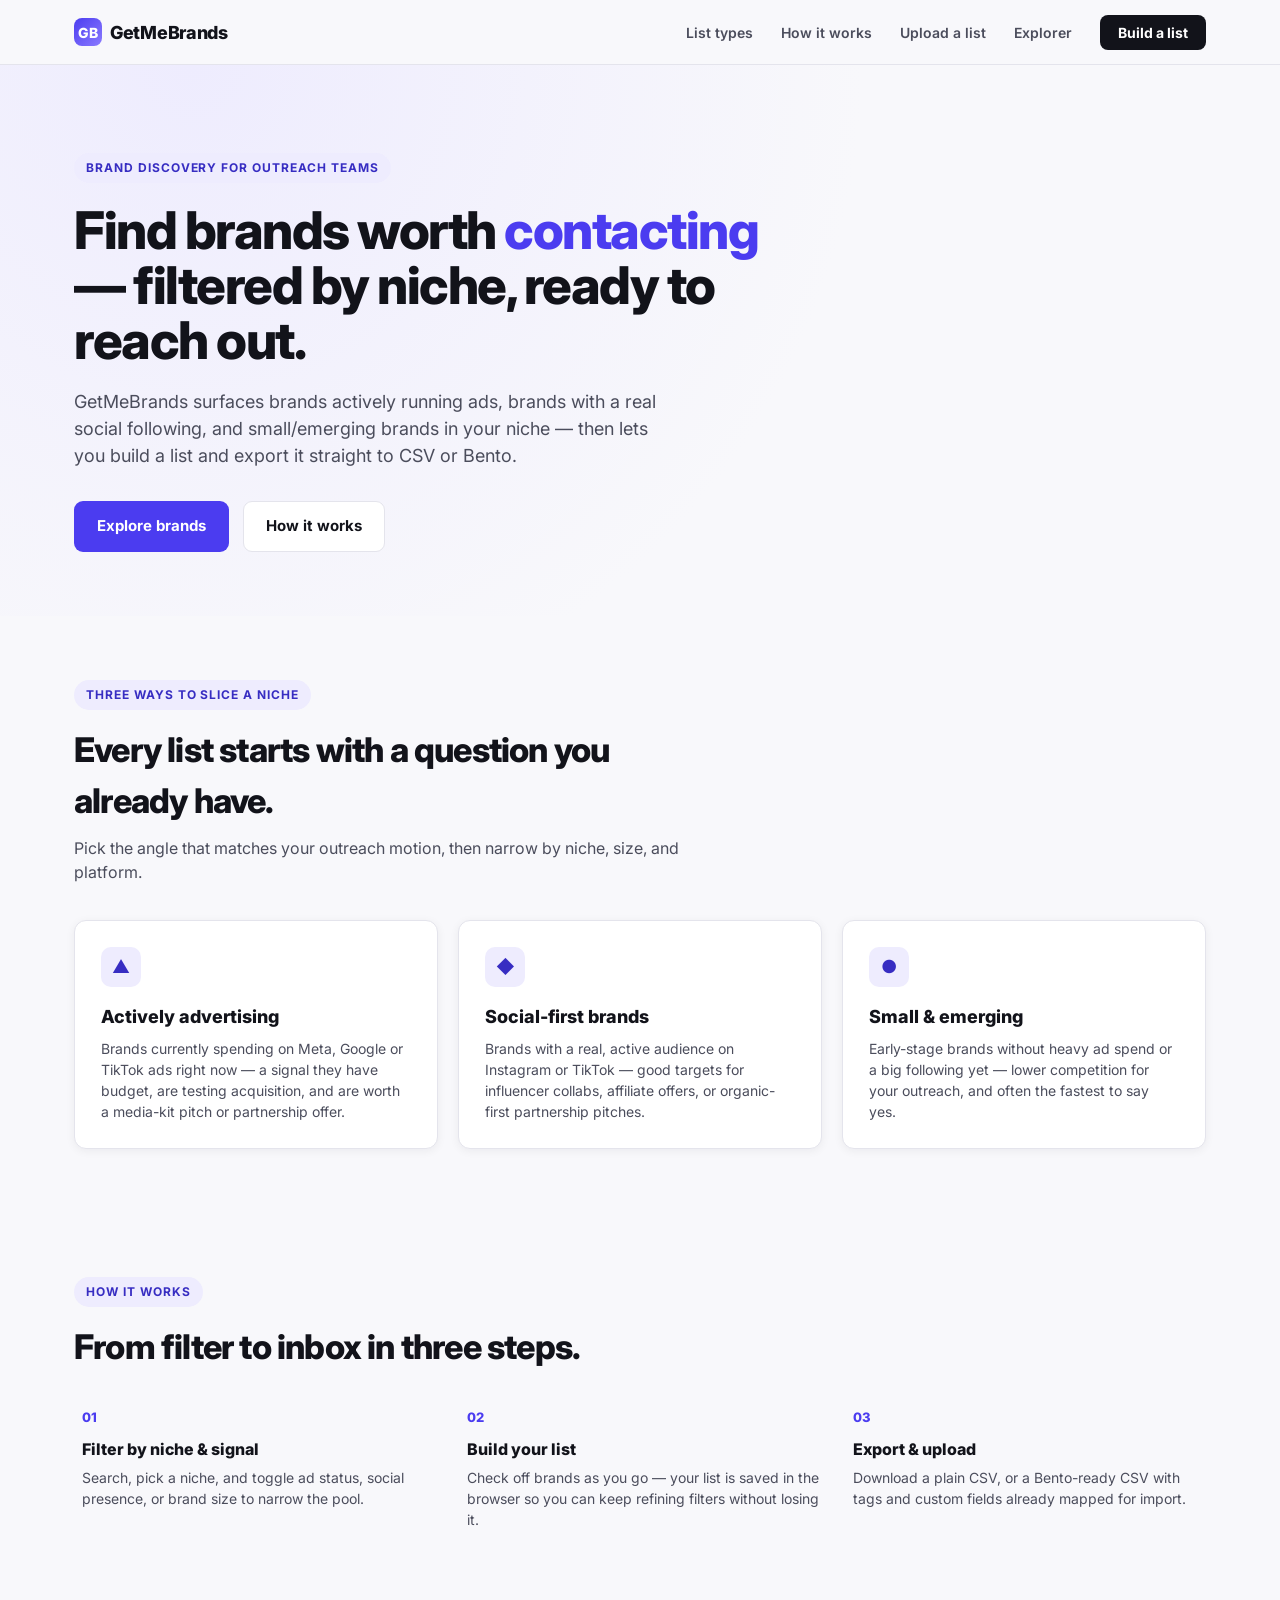
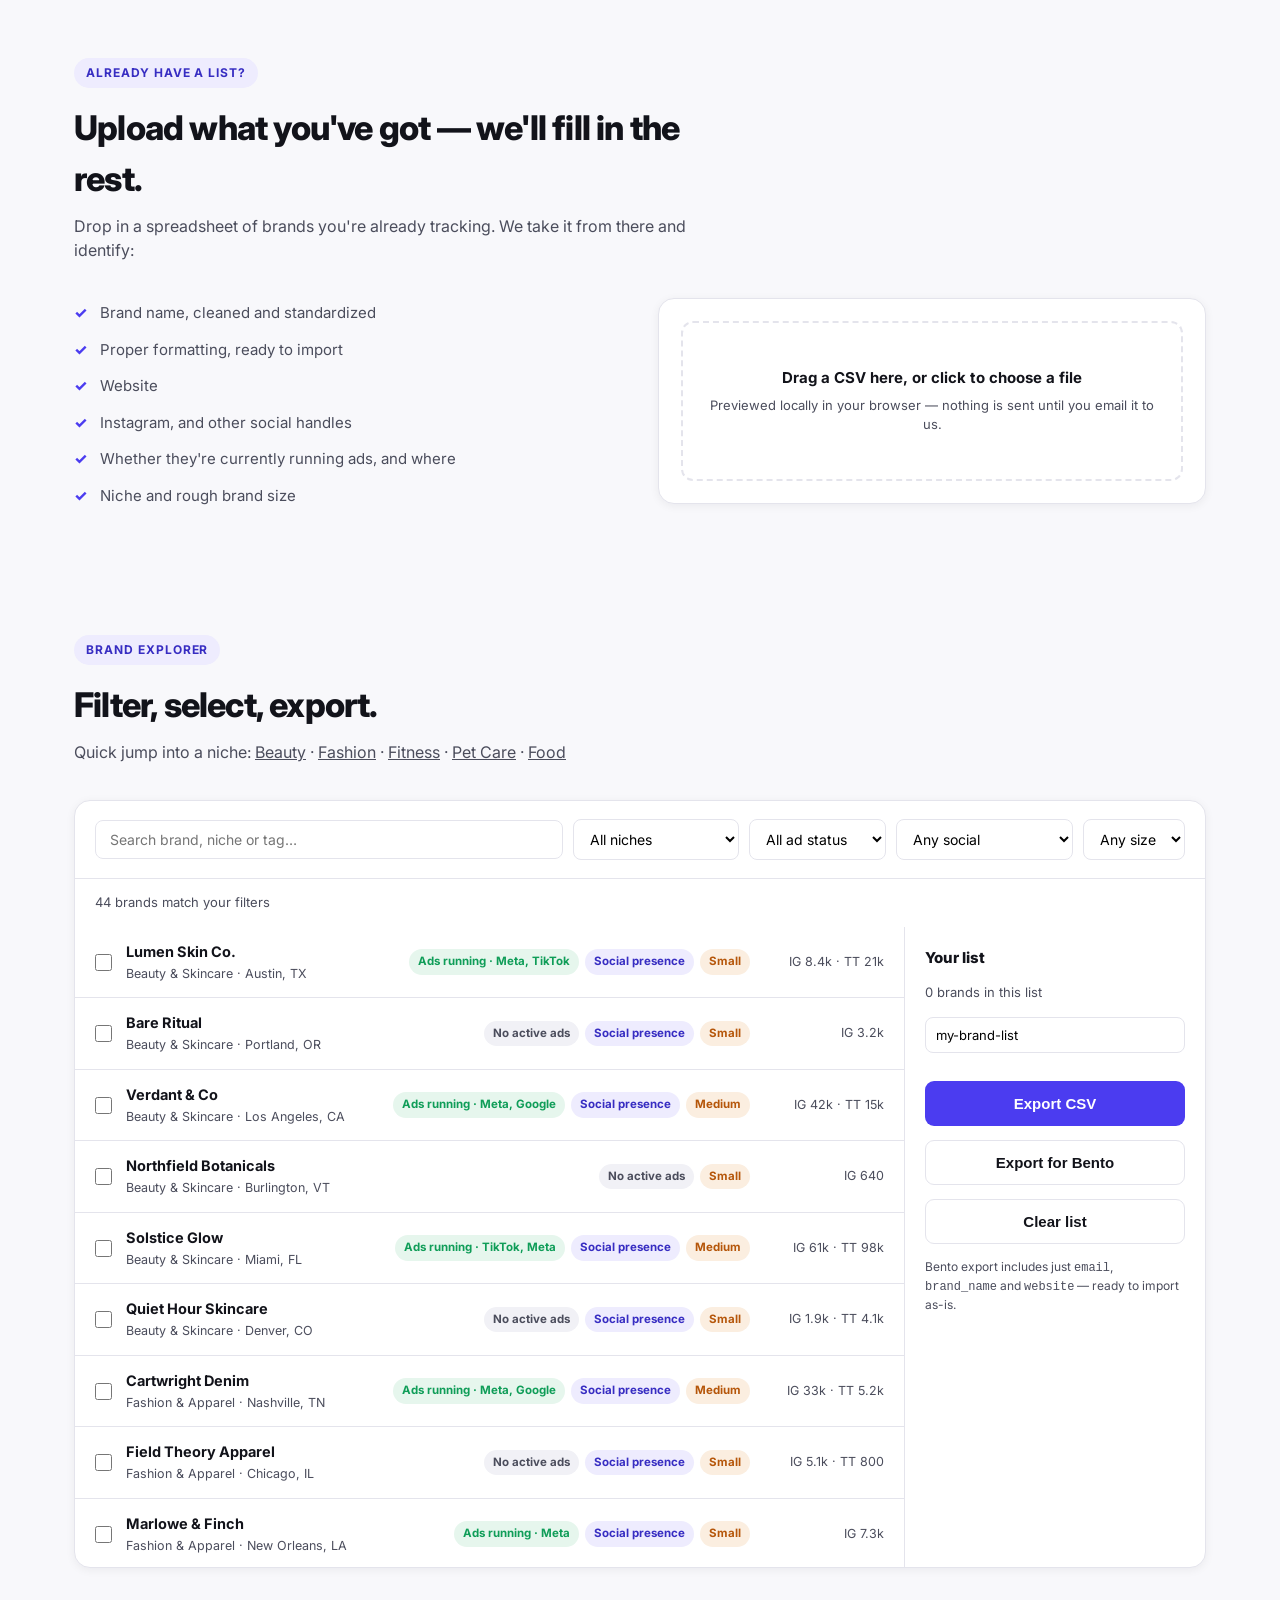
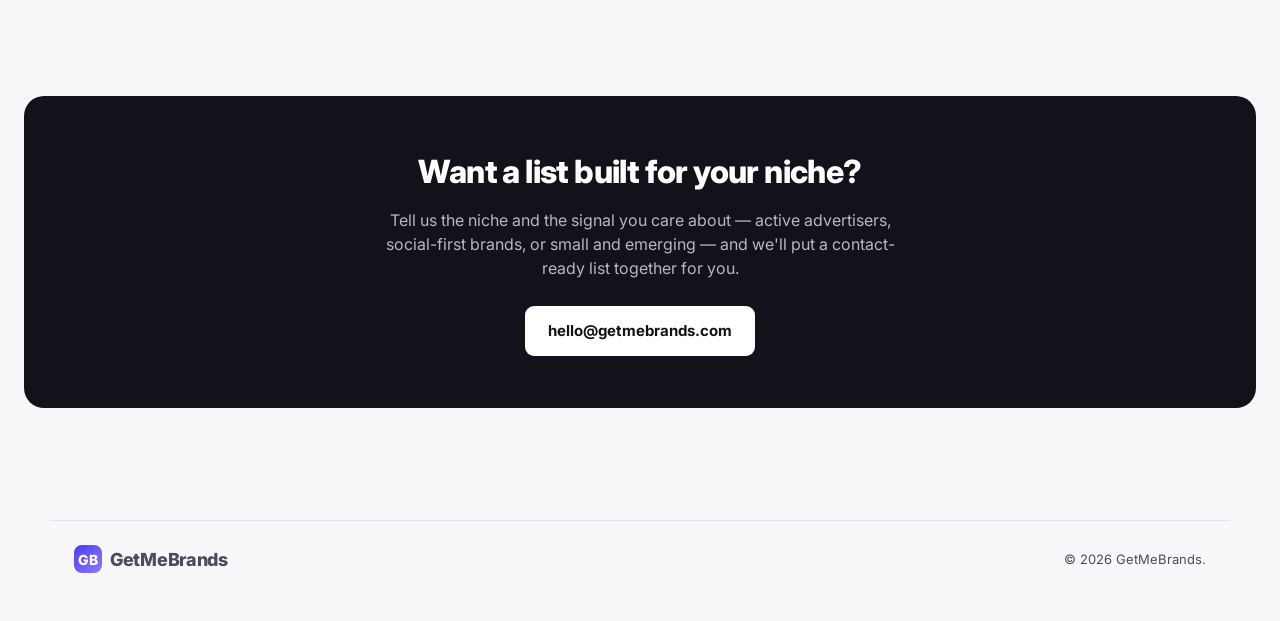
==== index.html @ 4bd86ae9 "Clean up explorer UX, add upload/enrich section, and social-share preview - Fix brand row layout: fo" ====
<!DOCTYPE html>
<html lang="en">
<head>
<meta charset="UTF-8">
<meta name="viewport" content="width=device-width, initial-scale=1.0">
<title>GetMeBrands — Contact-ready brand lists, by niche</title>
<meta name="description" content="Find brands that are actively running ads, brands with a real social presence, and small/emerging brands — filter by niche, build a list, export to CSV or Bento.">

<meta property="og:type" content="website">
<meta property="og:url" content="https://getmebrands.com/">
<meta property="og:title" content="GetMeBrands — Contact-ready brand lists, by niche">
<meta property="og:description" content="Find brands actively running ads, brands with a real social presence, and small/emerging brands — filter by niche, build a list, export to CSV or Bento.">
<meta property="og:image" content="https://getmebrands.com/assets/img/og-image.png">
<meta property="og:image:width" content="1200">
<meta property="og:image:height" content="630">

<meta name="twitter:card" content="summary_large_image">
<meta name="twitter:title" content="GetMeBrands — Contact-ready brand lists, by niche">
<meta name="twitter:description" content="Find brands actively running ads, brands with a real social presence, and small/emerging brands — filter by niche, build a list, export to CSV or Bento.">
<meta name="twitter:image" content="https://getmebrands.com/assets/img/og-image.png">

<link rel="icon" href="data:image/svg+xml,%3Csvg xmlns='http://www.w3.org/2000/svg' viewBox='0 0 32 32'%3E%3Cdefs%3E%3ClinearGradient id='g' x1='0' y1='0' x2='1' y2='1'%3E%3Cstop offset='0' stop-color='%234b3cf0'/%3E%3Cstop offset='1' stop-color='%238b7bff'/%3E%3C/linearGradient%3E%3C/defs%3E%3Crect width='32' height='32' rx='8' fill='url(%23g)'/%3E%3Ctext x='16' y='22' font-family='Arial,sans-serif' font-size='14' font-weight='800' fill='white' text-anchor='middle'%3EGB%3C/text%3E%3C/svg%3E">
<link rel="preconnect" href="https://fonts.googleapis.com">
<link href="https://fonts.googleapis.com/css2?family=Inter:wght@400;500;600;700;800&display=swap" rel="stylesheet">
<link rel="stylesheet" href="assets/css/style.css">
</head>
<body>

<header class="nav">
  <div class="wrap nav-inner">
    <a href="#top" class="logo"><span class="mark">GB</span> GetMeBrands</a>
    <ul class="nav-links">
      <li><a href="#lists">List types</a></li>
      <li><a href="#how">How it works</a></li>
      <li><a href="#upload">Upload a list</a></li>
      <li><a href="#explorer">Explorer</a></li>
      <li><a href="#explorer" class="nav-cta">Build a list</a></li>
    </ul>
  </div>
</header>

<section class="hero" id="top">
  <div class="wrap">
    <span class="eyebrow">Brand discovery for outreach teams</span>
    <h1>Find brands worth <span class="accent">contacting</span> — filtered by niche, ready to reach out.</h1>
    <p class="lede">GetMeBrands surfaces brands actively running ads, brands with a real social following, and small/emerging brands in your niche — then lets you build a list and export it straight to CSV or Bento.</p>
    <div class="hero-actions">
      <a href="#explorer" class="btn btn-primary">Explore brands</a>
      <a href="#how" class="btn btn-ghost">How it works</a>
    </div>
  </div>
</section>

<section class="section" id="lists">
  <div class="wrap">
    <div class="section-head">
      <span class="eyebrow">Three ways to slice a niche</span>
      <h2>Every list starts with a question you already have.</h2>
      <p>Pick the angle that matches your outreach motion, then narrow by niche, size, and platform.</p>
    </div>
    <div class="card-grid">
      <div class="list-card">
        <div class="icon">▲</div>
        <h3>Actively advertising</h3>
        <p>Brands currently spending on Meta, Google or TikTok ads right now — a signal they have budget, are testing acquisition, and are worth a media-kit pitch or partnership offer.</p>
      </div>
      <div class="list-card">
        <div class="icon">◆</div>
        <h3>Social-first brands</h3>
        <p>Brands with a real, active audience on Instagram or TikTok — good targets for influencer collabs, affiliate offers, or organic-first partnership pitches.</p>
      </div>
      <div class="list-card">
        <div class="icon">●</div>
        <h3>Small &amp; emerging</h3>
        <p>Early-stage brands without heavy ad spend or a big following yet — lower competition for your outreach, and often the fastest to say yes.</p>
      </div>
    </div>
  </div>
</section>

<section class="section" id="how">
  <div class="wrap">
    <div class="section-head">
      <span class="eyebrow">How it works</span>
      <h2>From filter to inbox in three steps.</h2>
    </div>
    <div class="steps">
      <div class="step">
        <div class="num">01</div>
        <h4>Filter by niche &amp; signal</h4>
        <p>Search, pick a niche, and toggle ad status, social presence, or brand size to narrow the pool.</p>
      </div>
      <div class="step">
        <div class="num">02</div>
        <h4>Build your list</h4>
        <p>Check off brands as you go — your list is saved in the browser so you can keep refining filters without losing it.</p>
      </div>
      <div class="step">
        <div class="num">03</div>
        <h4>Export &amp; upload</h4>
        <p>Download a plain CSV, or a Bento-ready CSV with tags and custom fields already mapped for import.</p>
      </div>
    </div>
  </div>
</section>

<section class="section" id="upload">
  <div class="wrap">
    <div class="section-head">
      <span class="eyebrow">Already have a list?</span>
      <h2>Upload what you've got — we'll fill in the rest.</h2>
      <p>Drop in a spreadsheet of brands you're already tracking. We take it from there and identify:</p>
    </div>
    <div class="upload-layout">
      <ul class="enrich-list">
        <li>Brand name, cleaned and standardized</li>
        <li>Proper formatting, ready to import</li>
        <li>Website</li>
        <li>Instagram, and other social handles</li>
        <li>Whether they're currently running ads, and where</li>
        <li>Niche and rough brand size</li>
      </ul>
      <div class="upload-box">
        <div class="dropzone" id="dropzone" tabindex="0" role="button" aria-label="Upload a CSV of brands">
          <input type="file" id="fileInput" accept=".csv" hidden />
          <p class="dz-title">Drag a CSV here, or click to choose a file</p>
          <p class="dz-sub">Previewed locally in your browser — nothing is sent until you email it to us.</p>
        </div>
        <div class="upload-preview" id="uploadPreview" hidden>
          <div class="upload-preview-head">
            <span id="uploadSummary"></span>
            <button type="button" class="btn btn-ghost" id="uploadReset">Start over</button>
          </div>
          <div class="preview-table-wrap">
            <table class="preview-table" id="previewTable"></table>
          </div>
          <a class="btn btn-primary" id="emailListBtn" href="#">Email this list to us</a>
        </div>
      </div>
    </div>
  </div>
</section>

<section class="section" id="explorer">
  <div class="wrap">
    <div class="section-head">
      <span class="eyebrow">Brand explorer</span>
      <h2>Filter, select, export.</h2>
      <p>Quick jump into a niche:
        <a href="#explorer" data-niche-quick="Beauty &amp; Skincare">Beauty</a> ·
        <a href="#explorer" data-niche-quick="Fashion &amp; Apparel">Fashion</a> ·
        <a href="#explorer" data-niche-quick="Fitness &amp; Wellness">Fitness</a> ·
        <a href="#explorer" data-niche-quick="Pet Care">Pet Care</a> ·
        <a href="#explorer" data-niche-quick="Food &amp; Beverage">Food</a>
      </p>
    </div>

    <div class="explorer">
      <div class="explorer-toolbar">
        <input type="search" id="search" placeholder="Search brand, niche or tag…" />
        <select id="nicheSelect">
          <option value="all">All niches</option>
        </select>
        <select id="adStatusSelect">
          <option value="all">All ad status</option>
          <option value="Running">Running ads</option>
          <option value="Not running">No active ads</option>
        </select>
        <select id="socialSelect">
          <option value="all">Any social</option>
          <option value="yes">Has social presence</option>
        </select>
        <select id="sizeSelect">
          <option value="all">Any size</option>
          <option value="Small">Small</option>
          <option value="Medium">Medium</option>
        </select>
      </div>
      <div class="result-count" id="resultCount"></div>
      <div class="explorer-body">
        <div class="brand-list" id="brandList"></div>
        <div class="list-builder">
          <h3>Your list</h3>
          <div class="count" id="selectedCount">0 brands in this list</div>
          <input type="text" class="niche-select" id="listNameInput" placeholder="List name (e.g. beauty-ad-spenders)" value="my-brand-list">
          <div class="selected-scroll" id="selectedScroll"></div>
          <button type="button" class="btn btn-primary" id="exportCsv" disabled>Export CSV</button>
          <button type="button" class="btn btn-ghost" id="exportBento" disabled>Export for Bento</button>
          <button type="button" class="btn btn-ghost" id="clearList" disabled>Clear list</button>
          <p class="helper-text">Bento export includes just <code>email</code>, <code>brand_name</code> and <code>website</code> — ready to import as-is.</p>
        </div>
      </div>
    </div>
  </div>
</section>

<section class="section">
  <div class="cta-band" id="contact">
    <h2>Want a list built for your niche?</h2>
    <p>Tell us the niche and the signal you care about — active advertisers, social-first brands, or small and emerging — and we'll put a contact-ready list together for you.</p>
    <a href="mailto:hello@getmebrands.com" class="btn btn-primary">hello@getmebrands.com</a>
  </div>
</section>

<footer>
  <div class="wrap foot-inner">
    <a href="#top" class="logo"><span class="mark">GB</span> GetMeBrands</a>
    <span>© 2026 GetMeBrands.</span>
  </div>
</footer>

<script src="assets/js/data.js"></script>
<script src="assets/js/app.js"></script>
</body>
</html>
---- assets/css/style.css ----
*{margin:0;padding:0;box-sizing:border-box}
:root{
  --ink:#12131a;
  --ink-soft:#4b4d5c;
  --paper:#f8f8fb;
  --paper-raised:#ffffff;
  --line:#e4e4ec;
  --brand:#4b3cf0;
  --brand-dark:#372dc2;
  --brand-tint:#eeecfe;
  --good:#0f9d58;
  --good-tint:#e6f6ed;
  --warn:#b5560a;
  --warn-tint:#fbeee0;
  --radius:12px;
  --shadow:0 2px 10px rgba(18,19,26,.06);
}
html{scroll-behavior:smooth}
body{font-family:'Inter',system-ui,-apple-system,Segoe UI,Roboto,sans-serif;color:var(--ink);background:var(--paper);line-height:1.5}
a{color:inherit}
img{max-width:100%;display:block}
.wrap{max-width:1180px;margin:0 auto;padding:0 24px}

/* Nav */
header.nav{position:sticky;top:0;z-index:100;background:rgba(248,248,251,.92);backdrop-filter:blur(10px);border-bottom:1px solid var(--line)}
.nav-inner{display:flex;align-items:center;justify-content:space-between;height:64px}
.logo{display:flex;align-items:center;gap:8px;font-weight:800;font-size:18px;letter-spacing:-.3px;text-decoration:none}
.logo .mark{width:28px;height:28px;border-radius:8px;background:linear-gradient(135deg,var(--brand),#8b7bff);display:flex;align-items:center;justify-content:center;color:#fff;font-size:14px;font-weight:800}
.nav-links{display:flex;align-items:center;gap:28px;list-style:none}
.nav-links a{text-decoration:none;font-size:14px;font-weight:600;color:var(--ink-soft)}
.nav-links a:hover{color:var(--ink)}
.nav-cta{background:var(--ink);color:#fff!important;padding:9px 18px;border-radius:8px;font-weight:700!important}

/* Hero */
.hero{padding:88px 0 64px;background:radial-gradient(circle at 15% 0%,var(--brand-tint),transparent 55%)}
.eyebrow{display:inline-block;font-size:12px;font-weight:700;letter-spacing:.08em;text-transform:uppercase;color:var(--brand-dark);background:var(--brand-tint);padding:6px 12px;border-radius:999px;margin-bottom:20px}
.hero h1{font-size:clamp(32px,5vw,52px);font-weight:800;letter-spacing:-1.5px;line-height:1.06;max-width:720px}
.hero h1 .accent{color:var(--brand)}
.hero p.lede{margin-top:20px;font-size:18px;color:var(--ink-soft);max-width:600px}
.hero-actions{display:flex;gap:14px;margin-top:32px;flex-wrap:wrap}
.btn{display:inline-flex;align-items:center;gap:8px;padding:13px 22px;border-radius:9px;font-weight:700;font-size:15px;text-decoration:none;border:1px solid transparent;cursor:pointer}
.btn-primary{background:var(--brand);color:#fff}
.btn-primary:hover{background:var(--brand-dark)}
.btn-ghost{background:#fff;color:var(--ink);border-color:var(--line)}
.btn-ghost:hover{border-color:var(--ink)}

/* List type cards */
.section{padding:64px 0}
.section-head{max-width:640px;margin-bottom:36px}
.section-head .eyebrow{margin-bottom:14px}
.section-head h2{font-size:clamp(24px,3.4vw,34px);font-weight:800;letter-spacing:-.8px}
.section-head p{color:var(--ink-soft);margin-top:10px;font-size:16px}
.card-grid{display:grid;grid-template-columns:repeat(3,1fr);gap:20px}
.list-card{background:var(--paper-raised);border:1px solid var(--line);border-radius:var(--radius);padding:26px;box-shadow:var(--shadow)}
.list-card .icon{width:40px;height:40px;border-radius:10px;background:var(--brand-tint);color:var(--brand-dark);display:flex;align-items:center;justify-content:center;font-size:18px;margin-bottom:16px}
.list-card h3{font-size:18px;font-weight:800;margin-bottom:8px}
.list-card p{font-size:14px;color:var(--ink-soft)}

/* Explorer */
.explorer{background:var(--paper-raised);border:1px solid var(--line);border-radius:16px;box-shadow:var(--shadow);overflow:hidden}
.explorer-toolbar{display:flex;flex-wrap:wrap;gap:10px;padding:18px 20px;border-bottom:1px solid var(--line);align-items:center}
.explorer-toolbar input[type=search]{flex:1 1 200px;padding:10px 14px;border:1px solid var(--line);border-radius:8px;font-size:14px;font-family:inherit}
.explorer-toolbar select{padding:10px 12px;border:1px solid var(--line);border-radius:8px;font-size:14px;font-family:inherit;background:#fff}
.result-count{font-size:13px;color:var(--ink-soft);padding:0 20px;margin:14px 0}

.explorer-body{display:grid;grid-template-columns:1fr 300px}
.brand-list{max-height:640px;overflow-y:auto;border-right:1px solid var(--line)}
.brand-row{display:grid;grid-template-columns:auto 1fr auto 120px;gap:14px;align-items:center;padding:14px 20px;border-bottom:1px solid var(--line)}
.brand-row:last-child{border-bottom:none}
.brand-row input[type=checkbox]{width:17px;height:17px;accent-color:var(--brand);cursor:pointer}
.brand-name{font-weight:700;font-size:14.5px}
.brand-meta{font-size:12.5px;color:var(--ink-soft);margin-top:2px}
.brand-tags{display:flex;flex-wrap:wrap;gap:6px;justify-content:flex-end}
.tag{display:inline-flex;align-items:center;gap:5px;font-size:11.5px;font-weight:700;padding:4px 9px;border-radius:999px;white-space:nowrap}
.tag-running{background:var(--good-tint);color:var(--good)}
.tag-notrunning{background:#f1f1f6;color:var(--ink-soft)}
.tag-social{background:var(--brand-tint);color:var(--brand-dark)}
.tag-size{background:var(--warn-tint);color:var(--warn)}
.brand-social{font-size:12.5px;color:var(--ink-soft);text-align:right;white-space:nowrap}
.empty-state{padding:60px 20px;text-align:center;color:var(--ink-soft);font-size:14px}

/* List builder sidebar */
.list-builder{padding:20px;display:flex;flex-direction:column;gap:14px}
.list-builder h3{font-size:15px;font-weight:800}
.list-builder .count{font-size:13px;color:var(--ink-soft)}
.selected-scroll{max-height:280px;overflow-y:auto;display:flex;flex-direction:column;gap:8px}
.selected-item{display:flex;align-items:center;justify-content:space-between;gap:8px;background:var(--paper);border:1px solid var(--line);border-radius:8px;padding:8px 10px;font-size:13px}
.selected-item button{border:none;background:none;color:var(--ink-soft);cursor:pointer;font-size:16px;line-height:1}
.selected-item button:hover{color:var(--warn)}
.list-builder .btn{width:100%;justify-content:center}
.niche-select{width:100%;padding:9px 10px;border:1px solid var(--line);border-radius:8px;font-family:inherit;font-size:13px}
.helper-text{font-size:12px;color:var(--ink-soft);line-height:1.5}

/* Upload & enrich */
.upload-layout{display:grid;grid-template-columns:1fr 1fr;gap:36px;align-items:start}
.enrich-list{list-style:none;display:flex;flex-direction:column;gap:14px;padding-top:4px}
.enrich-list li{position:relative;padding-left:26px;font-size:15px;color:var(--ink-soft)}
.enrich-list li::before{content:"✓";position:absolute;left:0;top:0;color:var(--brand);font-weight:800}
.upload-box{background:var(--paper-raised);border:1px solid var(--line);border-radius:16px;box-shadow:var(--shadow);padding:22px}
.dropzone{border:2px dashed var(--line);border-radius:12px;padding:44px 20px;text-align:center;cursor:pointer;transition:border-color .15s,background .15s}
.dropzone:hover,.dropzone.dragover{border-color:var(--brand);background:var(--brand-tint)}
.dz-title{font-weight:700;font-size:15px;margin-bottom:6px}
.dz-sub{font-size:13px;color:var(--ink-soft)}
.upload-preview-head{display:flex;align-items:center;justify-content:space-between;gap:12px;margin-bottom:12px;font-size:13px;color:var(--ink-soft)}
.preview-table-wrap{overflow-x:auto;border:1px solid var(--line);border-radius:8px;margin-bottom:16px}
.preview-table{width:100%;border-collapse:collapse;font-size:13px}
.preview-table th,.preview-table td{padding:8px 10px;border-bottom:1px solid var(--line);text-align:left;white-space:nowrap}
.preview-table th{background:var(--paper);font-weight:700}
.preview-table tr:last-child td{border-bottom:none}
.preview-table td.pending{color:var(--warn);font-style:italic}

/* How it works */
.steps{counter-reset:step;display:grid;grid-template-columns:repeat(3,1fr);gap:24px}
.step{position:relative;padding-left:8px}
.step .num{font-size:13px;font-weight:800;color:var(--brand);margin-bottom:10px}
.step h4{font-size:16px;font-weight:800;margin-bottom:6px}
.step p{font-size:14px;color:var(--ink-soft)}

/* CTA band */
.cta-band{background:var(--ink);color:#fff;border-radius:20px;padding:52px;text-align:center;margin:0 24px}
.cta-band h2{font-size:clamp(22px,3vw,32px);font-weight:800;letter-spacing:-.6px;margin-bottom:12px}
.cta-band p{color:rgba(255,255,255,.7);max-width:520px;margin:0 auto 26px}
.cta-band .btn-primary{background:#fff;color:var(--ink)}
.cta-band .btn-primary:hover{background:#e9e9f2}

footer{padding:48px 0;color:var(--ink-soft);font-size:13px}
footer .foot-inner{display:flex;justify-content:space-between;align-items:center;flex-wrap:wrap;gap:14px;border-top:1px solid var(--line);padding-top:24px}

@media(max-width:900px){
  .card-grid{grid-template-columns:1fr}
  .upload-layout{grid-template-columns:1fr}
  .explorer-body{grid-template-columns:1fr}
  .brand-list{border-right:none;border-bottom:1px solid var(--line)}
  .steps{grid-template-columns:1fr}
  .brand-row{grid-template-columns:auto 1fr;row-gap:8px}
  .brand-row .brand-tags{grid-column:2;justify-content:flex-start}
  .brand-row .brand-social{grid-column:2;text-align:left}
  .nav-links{display:none}
}
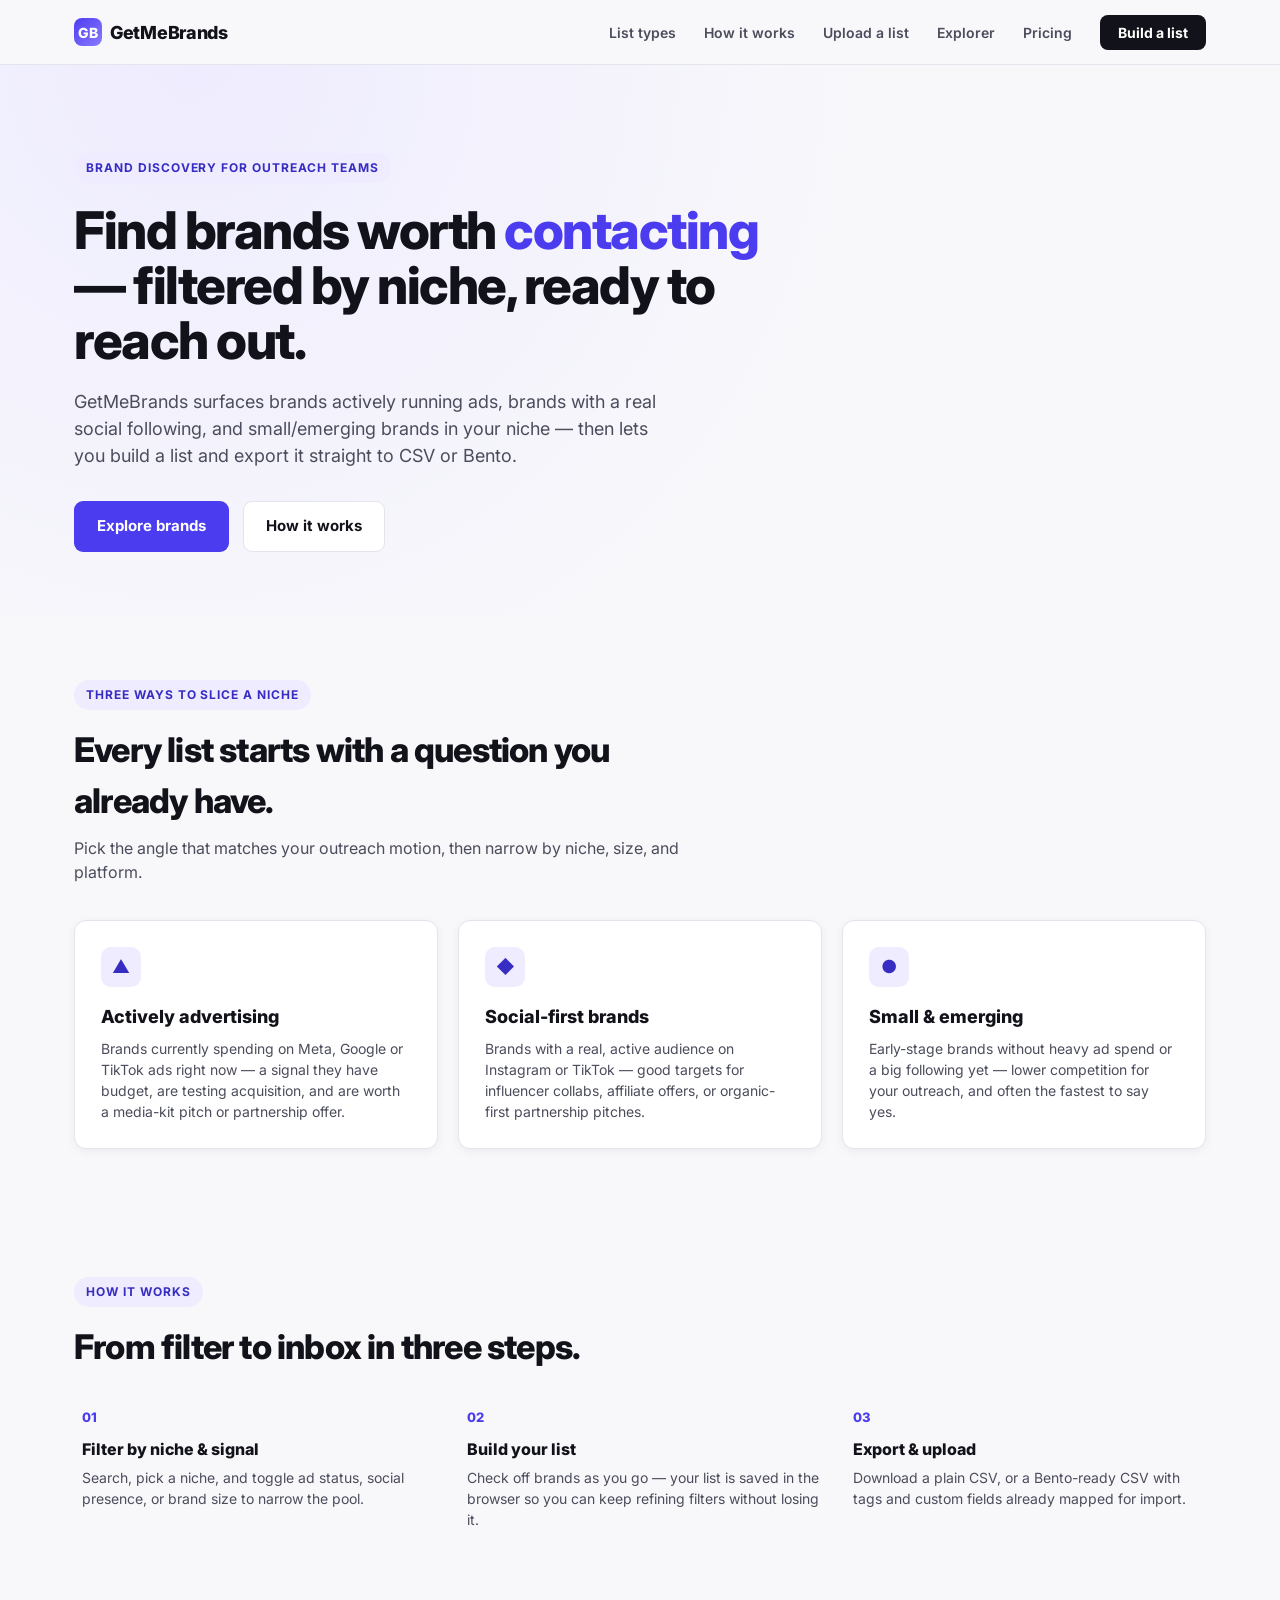
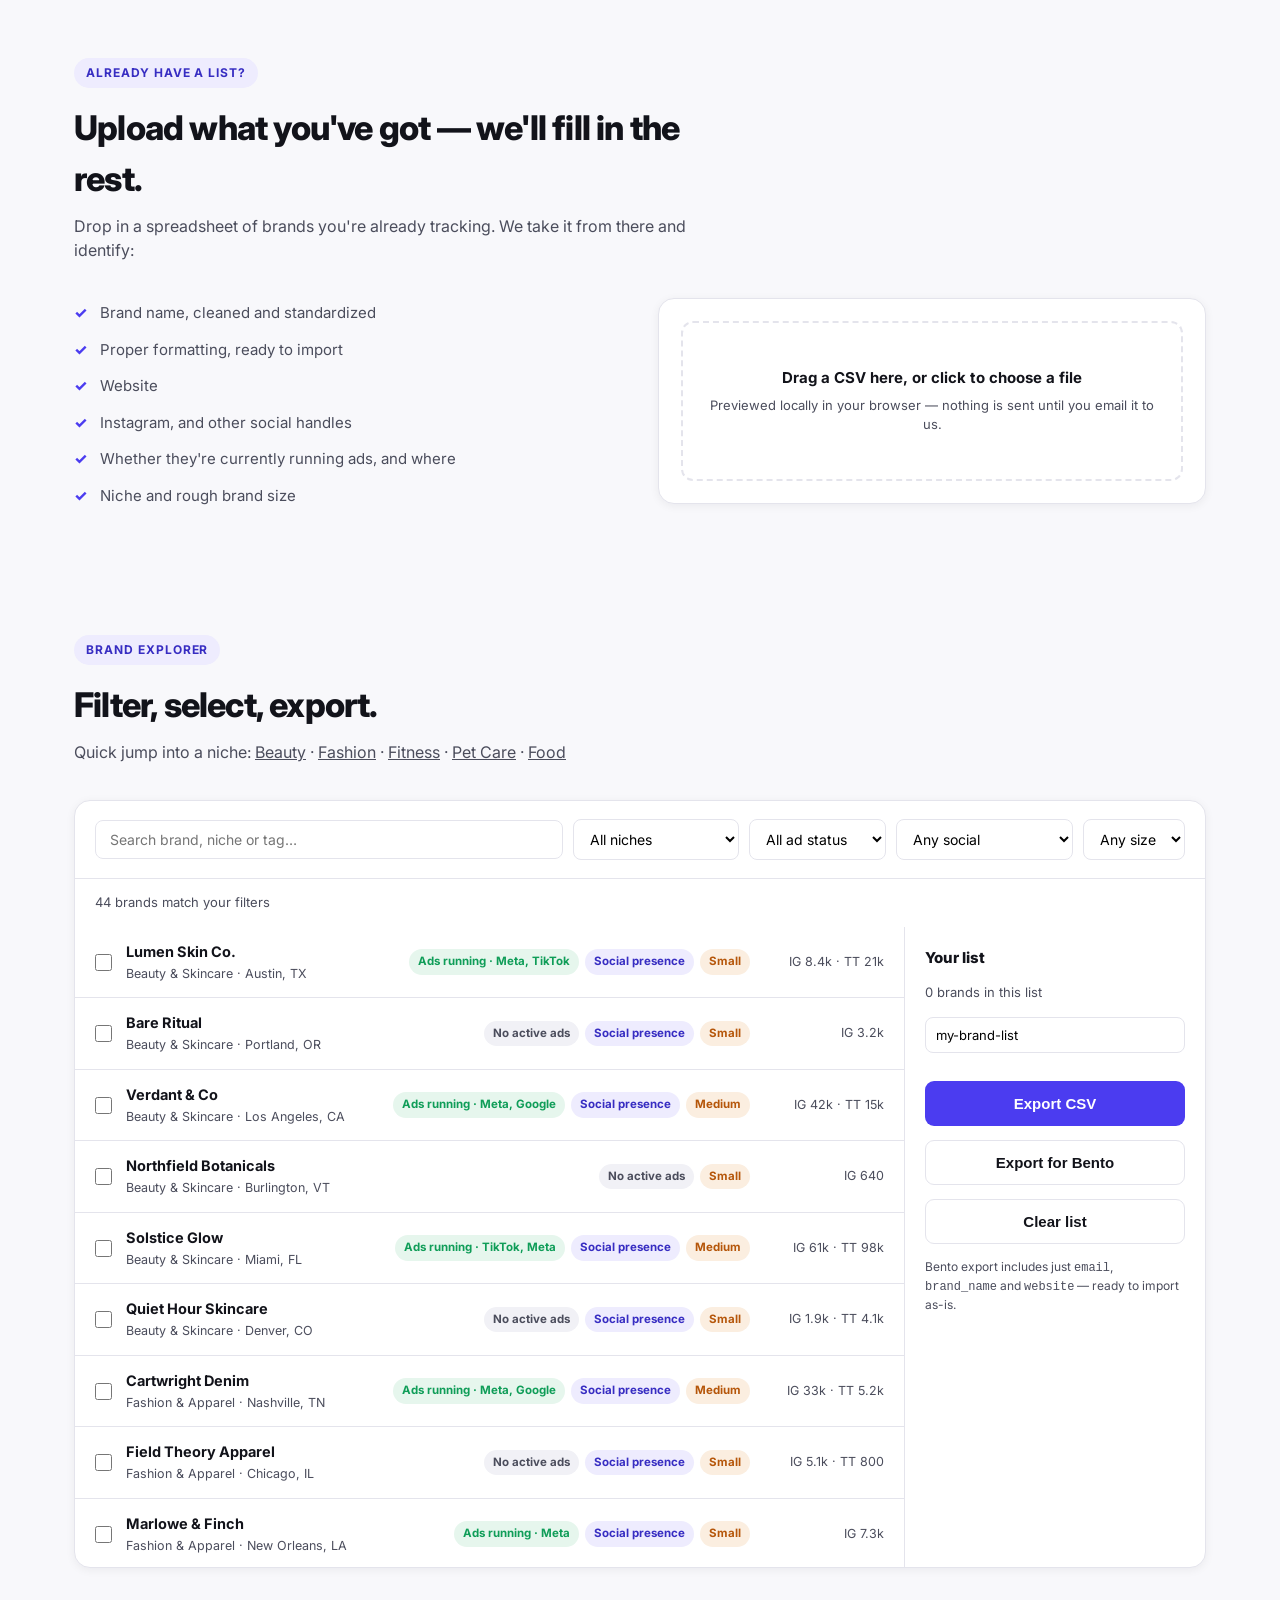
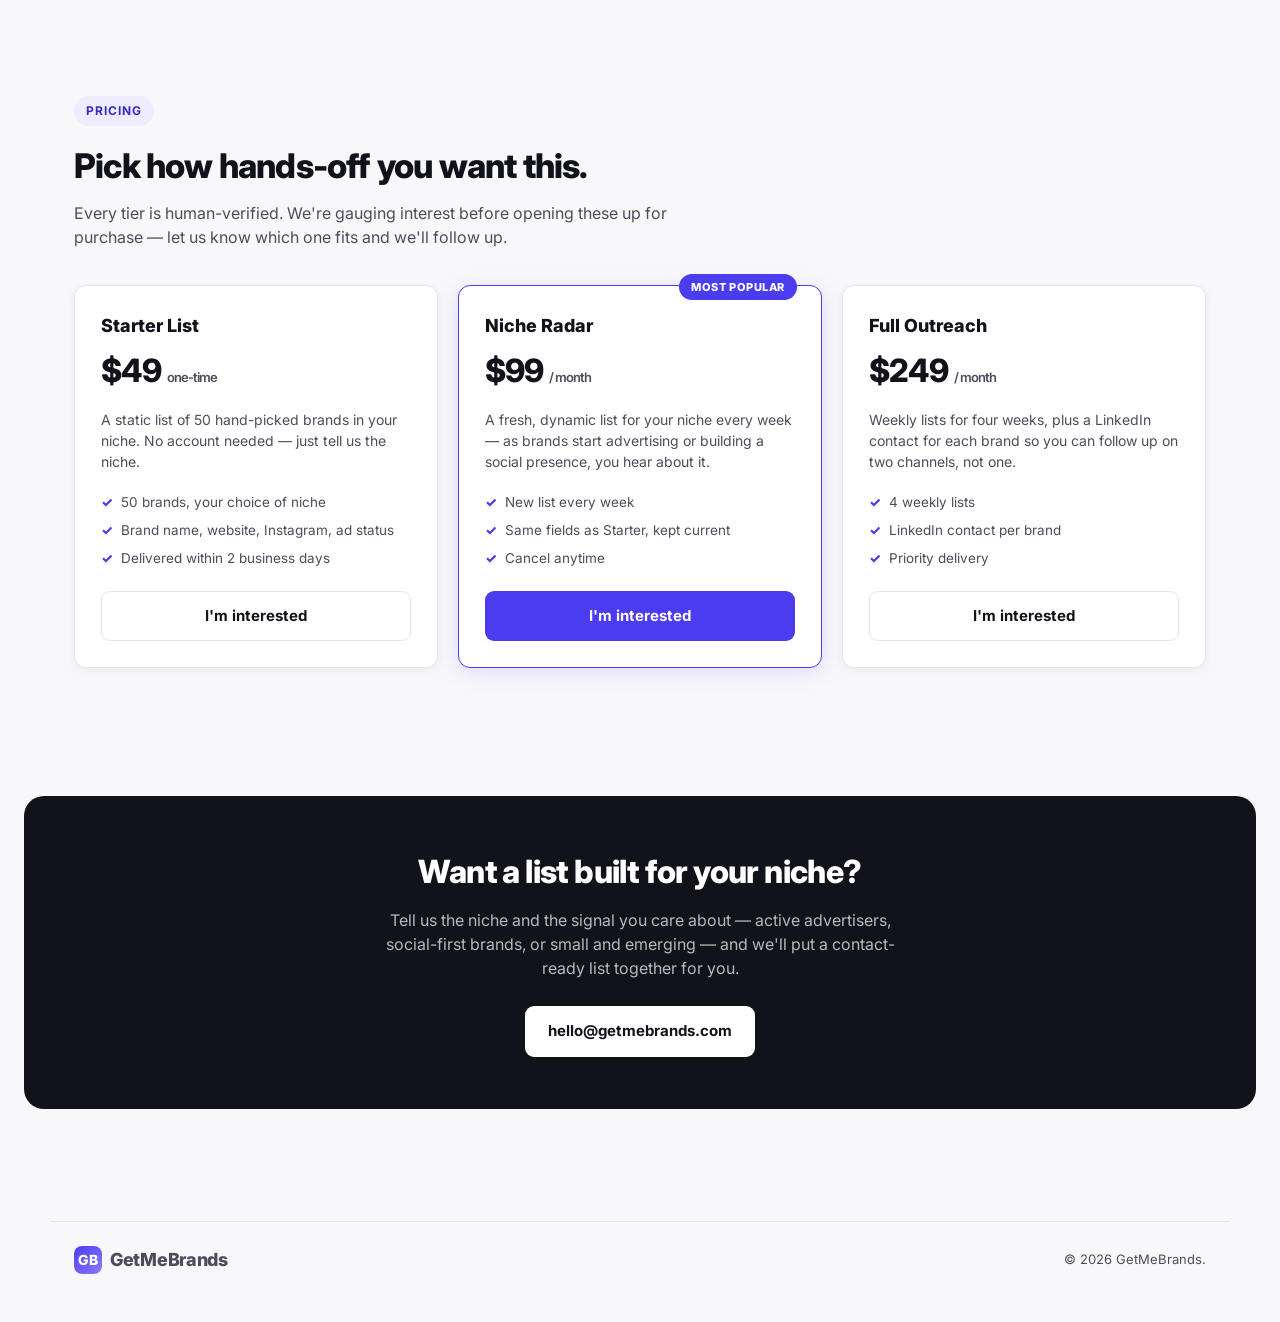
==== commit 67a77e38: "Add pricing section with three tiers to gauge demand Starter List ($49 one-time, 50 brands), Niche R" ====
--- a/index.html
+++ b/index.html
@@ -34,6 +34,7 @@
       <li><a href="#how">How it works</a></li>
       <li><a href="#upload">Upload a list</a></li>
       <li><a href="#explorer">Explorer</a></li>
+      <li><a href="#pricing">Pricing</a></li>
       <li><a href="#explorer" class="nav-cta">Build a list</a></li>
     </ul>
   </div>
@@ -194,6 +195,52 @@
   </div>
 </section>
 
+<section class="section" id="pricing">
+  <div class="wrap">
+    <div class="section-head">
+      <span class="eyebrow">Pricing</span>
+      <h2>Pick how hands-off you want this.</h2>
+      <p>Every tier is human-verified. We're gauging interest before opening these up for purchase — let us know which one fits and we'll follow up.</p>
+    </div>
+    <div class="card-grid pricing-grid">
+      <div class="list-card pricing-card">
+        <h3>Starter List</h3>
+        <div class="price">$49<span>one-time</span></div>
+        <p>A static list of 50 hand-picked brands in your niche. No account needed — just tell us the niche.</p>
+        <ul class="pricing-features">
+          <li>50 brands, your choice of niche</li>
+          <li>Brand name, website, Instagram, ad status</li>
+          <li>Delivered within 2 business days</li>
+        </ul>
+        <a class="btn btn-ghost" href="mailto:hello@getmebrands.com?subject=Interested%3A%20Starter%20List%20%28%2449%29&body=Hi%20GetMeBrands%2C%0A%0AI%20would%20like%20more%20details.%20My%20niche%20is%3A%20">I'm interested</a>
+      </div>
+      <div class="list-card pricing-card featured">
+        <span class="popular-badge">Most popular</span>
+        <h3>Niche Radar</h3>
+        <div class="price">$99<span>/ month</span></div>
+        <p>A fresh, dynamic list for your niche every week — as brands start advertising or building a social presence, you hear about it.</p>
+        <ul class="pricing-features">
+          <li>New list every week</li>
+          <li>Same fields as Starter, kept current</li>
+          <li>Cancel anytime</li>
+        </ul>
+        <a class="btn btn-primary" href="mailto:hello@getmebrands.com?subject=Interested%3A%20Niche%20Radar%20%28%2499%2Fmo%29&body=Hi%20GetMeBrands%2C%0A%0AI%20would%20like%20more%20details.%20My%20niche%20is%3A%20">I'm interested</a>
+      </div>
+      <div class="list-card pricing-card">
+        <h3>Full Outreach</h3>
+        <div class="price">$249<span>/ month</span></div>
+        <p>Weekly lists for four weeks, plus a LinkedIn contact for each brand so you can follow up on two channels, not one.</p>
+        <ul class="pricing-features">
+          <li>4 weekly lists</li>
+          <li>LinkedIn contact per brand</li>
+          <li>Priority delivery</li>
+        </ul>
+        <a class="btn btn-ghost" href="mailto:hello@getmebrands.com?subject=Interested%3A%20Full%20Outreach%20%28%24249%2Fmo%29&body=Hi%20GetMeBrands%2C%0A%0AI%20would%20like%20more%20details.%20My%20niche%20is%3A%20">I'm interested</a>
+      </div>
+    </div>
+  </div>
+</section>
+
 <section class="section">
   <div class="cta-band" id="contact">
     <h2>Want a list built for your niche?</h2>
--- a/assets/css/style.css
+++ b/assets/css/style.css
@@ -55,6 +55,19 @@
 .list-card .icon{width:40px;height:40px;border-radius:10px;background:var(--brand-tint);color:var(--brand-dark);display:flex;align-items:center;justify-content:center;font-size:18px;margin-bottom:16px}
 .list-card h3{font-size:18px;font-weight:800;margin-bottom:8px}
 .list-card p{font-size:14px;color:var(--ink-soft)}
+
+/* Pricing */
+.pricing-card{display:flex;flex-direction:column;position:relative}
+.pricing-card h3{margin-bottom:2px}
+.pricing-card p{margin-bottom:4px}
+.pricing-card.featured{border-color:var(--brand);box-shadow:0 4px 20px rgba(75,60,240,.16)}
+.popular-badge{position:absolute;top:-12px;right:24px;background:var(--brand);color:#fff;font-size:11px;font-weight:800;padding:5px 12px;border-radius:999px;text-transform:uppercase;letter-spacing:.05em}
+.price{font-size:32px;font-weight:800;letter-spacing:-1px;margin:6px 0 14px}
+.price span{font-size:13px;font-weight:600;color:var(--ink-soft);margin-left:6px}
+.pricing-features{list-style:none;display:flex;flex-direction:column;gap:8px;margin:16px 0 22px;font-size:13.5px;color:var(--ink-soft)}
+.pricing-features li{position:relative;padding-left:20px}
+.pricing-features li::before{content:"✓";position:absolute;left:0;color:var(--brand);font-weight:800}
+.pricing-card .btn{margin-top:auto;justify-content:center}
 
 /* Explorer */
 .explorer{background:var(--paper-raised);border:1px solid var(--line);border-radius:16px;box-shadow:var(--shadow);overflow:hidden}
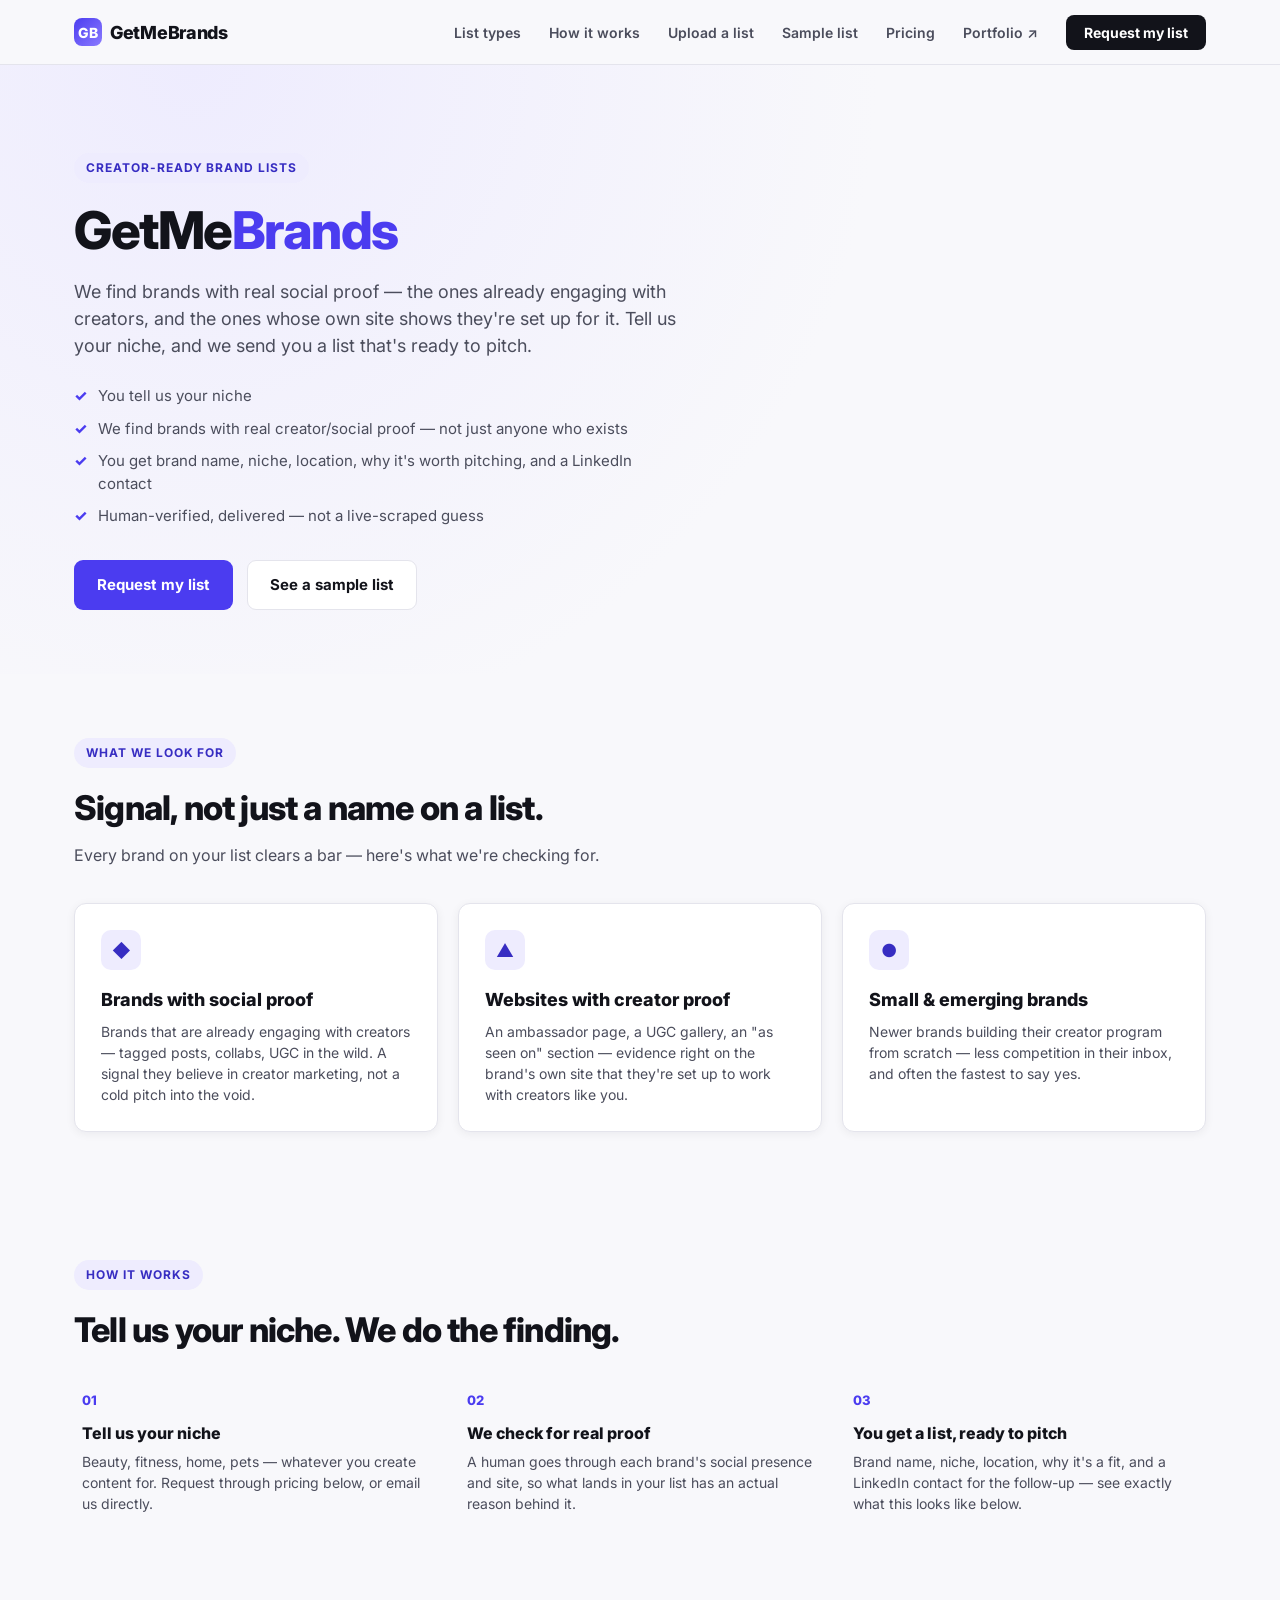
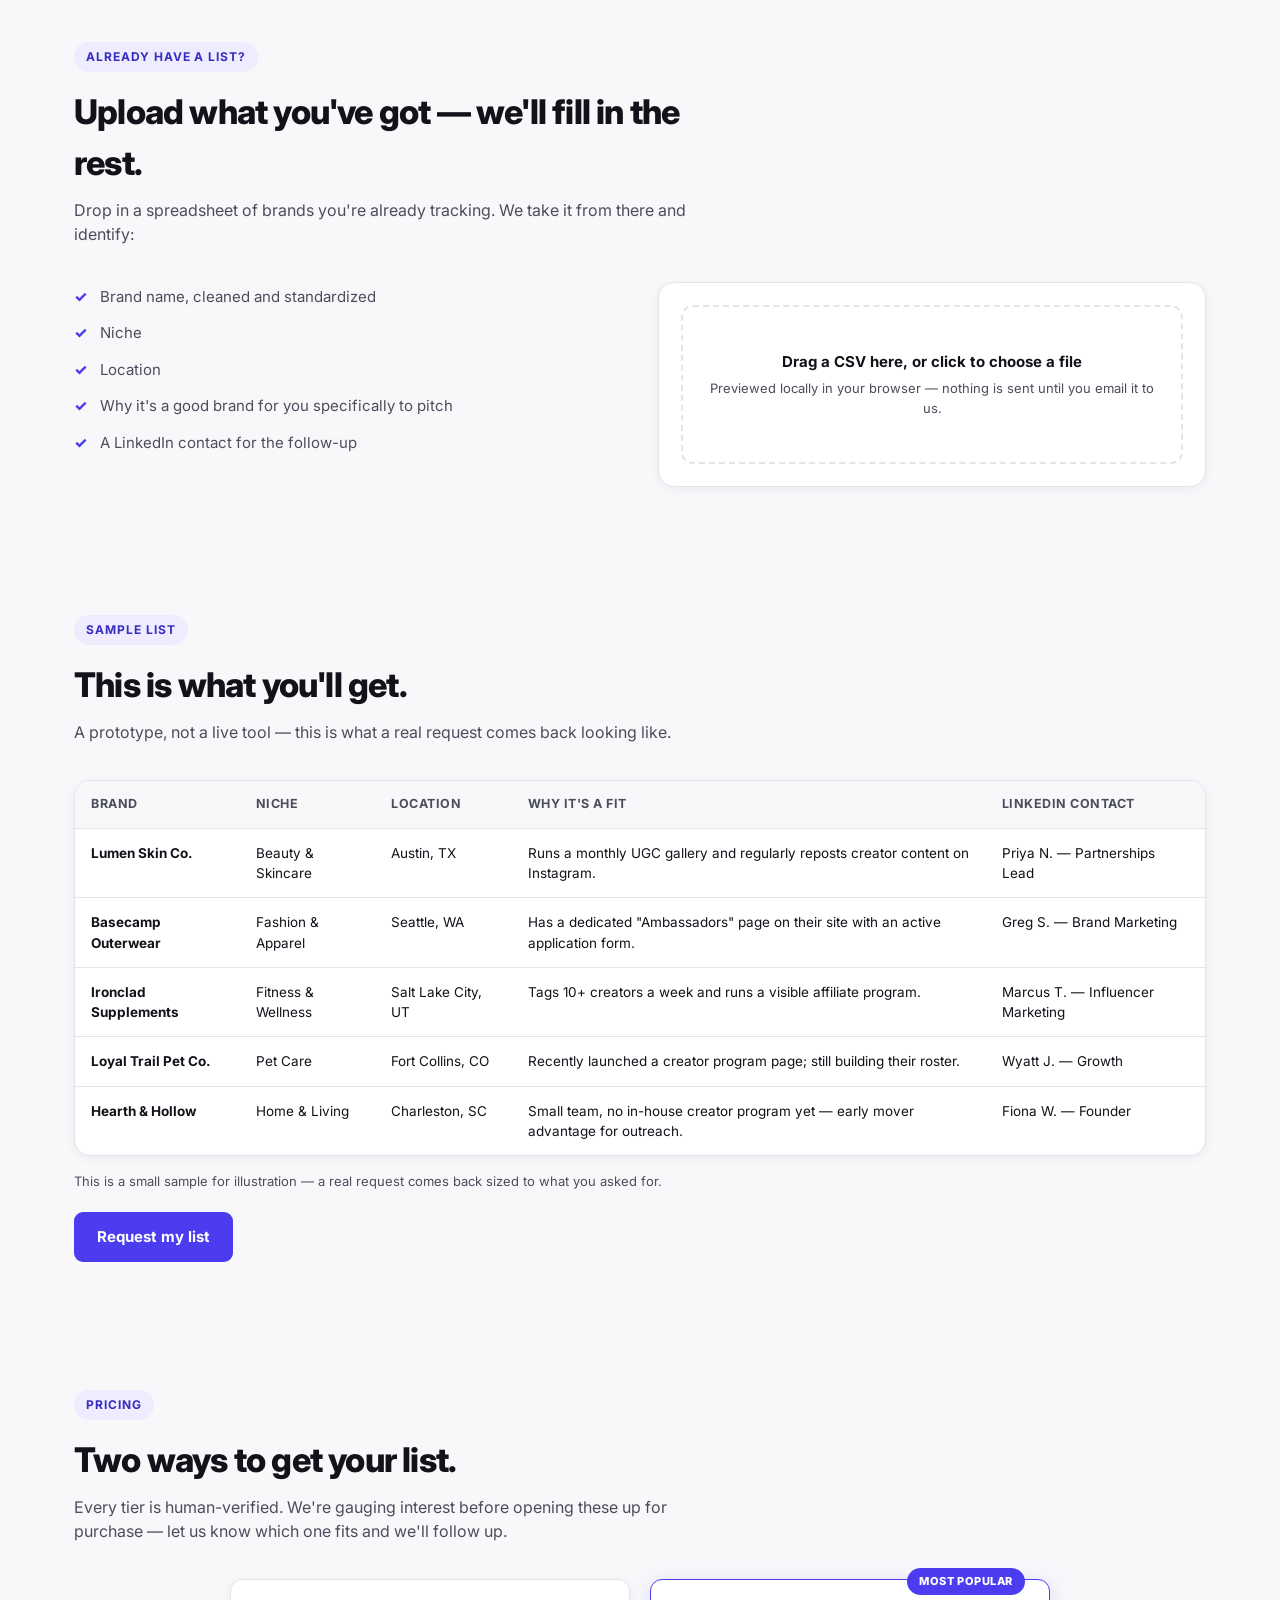
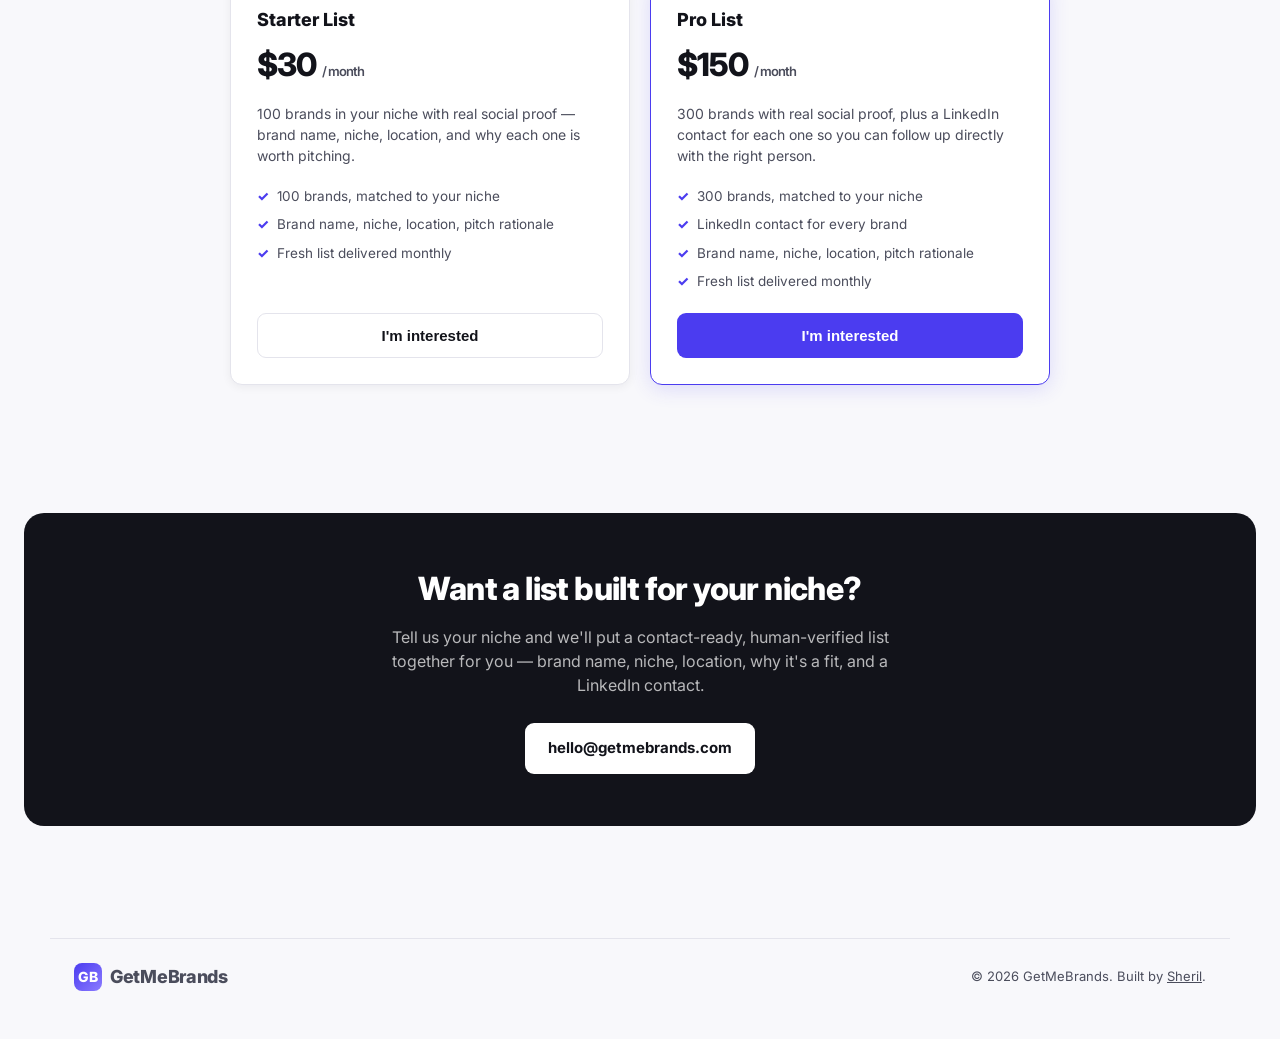
==== commit aaee0f73: "Reposition site around creator outreach and a request-based model - Rewrite copy toward creators: br" ====
--- a/index.html
+++ b/index.html
@@ -3,20 +3,20 @@
 <head>
 <meta charset="UTF-8">
 <meta name="viewport" content="width=device-width, initial-scale=1.0">
-<title>GetMeBrands — Contact-ready brand lists, by niche</title>
-<meta name="description" content="Find brands that are actively running ads, brands with a real social presence, and small/emerging brands — filter by niche, build a list, export to CSV or Bento.">
+<title>GetMeBrands — Creator-ready brand lists, by niche</title>
+<meta name="description" content="Brands with real social proof and creator engagement, matched to your niche. Request a list — brand name, niche, location, why it's a fit, and a LinkedIn contact.">
 
 <meta property="og:type" content="website">
 <meta property="og:url" content="https://getmebrands.com/">
-<meta property="og:title" content="GetMeBrands — Contact-ready brand lists, by niche">
-<meta property="og:description" content="Find brands actively running ads, brands with a real social presence, and small/emerging brands — filter by niche, build a list, export to CSV or Bento.">
+<meta property="og:title" content="GetMeBrands — Creator-ready brand lists, by niche">
+<meta property="og:description" content="Brands with real social proof and creator engagement, matched to your niche. Request a list — brand name, niche, location, why it's a fit, and a LinkedIn contact.">
 <meta property="og:image" content="https://getmebrands.com/assets/img/og-image.png">
 <meta property="og:image:width" content="1200">
 <meta property="og:image:height" content="630">
 
 <meta name="twitter:card" content="summary_large_image">
-<meta name="twitter:title" content="GetMeBrands — Contact-ready brand lists, by niche">
-<meta name="twitter:description" content="Find brands actively running ads, brands with a real social presence, and small/emerging brands — filter by niche, build a list, export to CSV or Bento.">
+<meta name="twitter:title" content="GetMeBrands — Creator-ready brand lists, by niche">
+<meta name="twitter:description" content="Brands with real social proof and creator engagement, matched to your niche. Request a list — brand name, niche, location, why it's a fit, and a LinkedIn contact.">
 <meta name="twitter:image" content="https://getmebrands.com/assets/img/og-image.png">
 
 <link rel="icon" href="data:image/svg+xml,%3Csvg xmlns='http://www.w3.org/2000/svg' viewBox='0 0 32 32'%3E%3Cdefs%3E%3ClinearGradient id='g' x1='0' y1='0' x2='1' y2='1'%3E%3Cstop offset='0' stop-color='%234b3cf0'/%3E%3Cstop offset='1' stop-color='%238b7bff'/%3E%3C/linearGradient%3E%3C/defs%3E%3Crect width='32' height='32' rx='8' fill='url(%23g)'/%3E%3Ctext x='16' y='22' font-family='Arial,sans-serif' font-size='14' font-weight='800' fill='white' text-anchor='middle'%3EGB%3C/text%3E%3C/svg%3E">
@@ -33,21 +33,28 @@
       <li><a href="#lists">List types</a></li>
       <li><a href="#how">How it works</a></li>
       <li><a href="#upload">Upload a list</a></li>
-      <li><a href="#explorer">Explorer</a></li>
+      <li><a href="#sample">Sample list</a></li>
       <li><a href="#pricing">Pricing</a></li>
-      <li><a href="#explorer" class="nav-cta">Build a list</a></li>
+      <li><a href="portfolio.html" target="_blank" rel="noopener">Portfolio ↗</a></li>
+      <li><a href="#pricing" class="nav-cta">Request my list</a></li>
     </ul>
   </div>
 </header>
 
 <section class="hero" id="top">
   <div class="wrap">
-    <span class="eyebrow">Brand discovery for outreach teams</span>
-    <h1>Find brands worth <span class="accent">contacting</span> — filtered by niche, ready to reach out.</h1>
-    <p class="lede">GetMeBrands surfaces brands actively running ads, brands with a real social following, and small/emerging brands in your niche — then lets you build a list and export it straight to CSV or Bento.</p>
+    <span class="eyebrow">Creator-ready brand lists</span>
+    <h1>GetMe<span class="accent">Brands</span></h1>
+    <p class="lede">We find brands with real social proof — the ones already engaging with creators, and the ones whose own site shows they're set up for it. Tell us your niche, and we send you a list that's ready to pitch.</p>
+    <ul class="hero-bullets">
+      <li>You tell us your niche</li>
+      <li>We find brands with real creator/social proof — not just anyone who exists</li>
+      <li>You get brand name, niche, location, why it's worth pitching, and a LinkedIn contact</li>
+      <li>Human-verified, delivered — not a live-scraped guess</li>
+    </ul>
     <div class="hero-actions">
-      <a href="#explorer" class="btn btn-primary">Explore brands</a>
-      <a href="#how" class="btn btn-ghost">How it works</a>
+      <a href="#pricing" class="btn btn-primary">Request my list</a>
+      <a href="#sample" class="btn btn-ghost">See a sample list</a>
     </div>
   </div>
 </section>
@@ -55,25 +62,25 @@
 <section class="section" id="lists">
   <div class="wrap">
     <div class="section-head">
-      <span class="eyebrow">Three ways to slice a niche</span>
-      <h2>Every list starts with a question you already have.</h2>
-      <p>Pick the angle that matches your outreach motion, then narrow by niche, size, and platform.</p>
+      <span class="eyebrow">What we look for</span>
+      <h2>Signal, not just a name on a list.</h2>
+      <p>Every brand on your list clears a bar — here's what we're checking for.</p>
     </div>
     <div class="card-grid">
       <div class="list-card">
+        <div class="icon">◆</div>
+        <h3>Brands with social proof</h3>
+        <p>Brands that are already engaging with creators — tagged posts, collabs, UGC in the wild. A signal they believe in creator marketing, not a cold pitch into the void.</p>
+      </div>
+      <div class="list-card">
         <div class="icon">▲</div>
-        <h3>Actively advertising</h3>
-        <p>Brands currently spending on Meta, Google or TikTok ads right now — a signal they have budget, are testing acquisition, and are worth a media-kit pitch or partnership offer.</p>
-      </div>
-      <div class="list-card">
-        <div class="icon">◆</div>
-        <h3>Social-first brands</h3>
-        <p>Brands with a real, active audience on Instagram or TikTok — good targets for influencer collabs, affiliate offers, or organic-first partnership pitches.</p>
+        <h3>Websites with creator proof</h3>
+        <p>An ambassador page, a UGC gallery, an "as seen on" section — evidence right on the brand's own site that they're set up to work with creators like you.</p>
       </div>
       <div class="list-card">
         <div class="icon">●</div>
-        <h3>Small &amp; emerging</h3>
-        <p>Early-stage brands without heavy ad spend or a big following yet — lower competition for your outreach, and often the fastest to say yes.</p>
+        <h3>Small &amp; emerging brands</h3>
+        <p>Newer brands building their creator program from scratch — less competition in their inbox, and often the fastest to say yes.</p>
       </div>
     </div>
   </div>
@@ -83,23 +90,23 @@
   <div class="wrap">
     <div class="section-head">
       <span class="eyebrow">How it works</span>
-      <h2>From filter to inbox in three steps.</h2>
+      <h2>Tell us your niche. We do the finding.</h2>
     </div>
     <div class="steps">
       <div class="step">
         <div class="num">01</div>
-        <h4>Filter by niche &amp; signal</h4>
-        <p>Search, pick a niche, and toggle ad status, social presence, or brand size to narrow the pool.</p>
+        <h4>Tell us your niche</h4>
+        <p>Beauty, fitness, home, pets — whatever you create content for. Request through pricing below, or email us directly.</p>
       </div>
       <div class="step">
         <div class="num">02</div>
-        <h4>Build your list</h4>
-        <p>Check off brands as you go — your list is saved in the browser so you can keep refining filters without losing it.</p>
+        <h4>We check for real proof</h4>
+        <p>A human goes through each brand's social presence and site, so what lands in your list has an actual reason behind it.</p>
       </div>
       <div class="step">
         <div class="num">03</div>
-        <h4>Export &amp; upload</h4>
-        <p>Download a plain CSV, or a Bento-ready CSV with tags and custom fields already mapped for import.</p>
+        <h4>You get a list, ready to pitch</h4>
+        <p>Brand name, niche, location, why it's a fit, and a LinkedIn contact for the follow-up — see exactly what this looks like below.</p>
       </div>
     </div>
   </div>
@@ -115,11 +122,10 @@
     <div class="upload-layout">
       <ul class="enrich-list">
         <li>Brand name, cleaned and standardized</li>
-        <li>Proper formatting, ready to import</li>
-        <li>Website</li>
-        <li>Instagram, and other social handles</li>
-        <li>Whether they're currently running ads, and where</li>
-        <li>Niche and rough brand size</li>
+        <li>Niche</li>
+        <li>Location</li>
+        <li>Why it's a good brand for you specifically to pitch</li>
+        <li>A LinkedIn contact for the follow-up</li>
       </ul>
       <div class="upload-box">
         <div class="dropzone" id="dropzone" tabindex="0" role="button" aria-label="Upload a CSV of brands">
@@ -142,56 +148,65 @@
   </div>
 </section>
 
-<section class="section" id="explorer">
-  <div class="wrap">
-    <div class="section-head">
-      <span class="eyebrow">Brand explorer</span>
-      <h2>Filter, select, export.</h2>
-      <p>Quick jump into a niche:
-        <a href="#explorer" data-niche-quick="Beauty &amp; Skincare">Beauty</a> ·
-        <a href="#explorer" data-niche-quick="Fashion &amp; Apparel">Fashion</a> ·
-        <a href="#explorer" data-niche-quick="Fitness &amp; Wellness">Fitness</a> ·
-        <a href="#explorer" data-niche-quick="Pet Care">Pet Care</a> ·
-        <a href="#explorer" data-niche-quick="Food &amp; Beverage">Food</a>
-      </p>
-    </div>
-
-    <div class="explorer">
-      <div class="explorer-toolbar">
-        <input type="search" id="search" placeholder="Search brand, niche or tag…" />
-        <select id="nicheSelect">
-          <option value="all">All niches</option>
-        </select>
-        <select id="adStatusSelect">
-          <option value="all">All ad status</option>
-          <option value="Running">Running ads</option>
-          <option value="Not running">No active ads</option>
-        </select>
-        <select id="socialSelect">
-          <option value="all">Any social</option>
-          <option value="yes">Has social presence</option>
-        </select>
-        <select id="sizeSelect">
-          <option value="all">Any size</option>
-          <option value="Small">Small</option>
-          <option value="Medium">Medium</option>
-        </select>
-      </div>
-      <div class="result-count" id="resultCount"></div>
-      <div class="explorer-body">
-        <div class="brand-list" id="brandList"></div>
-        <div class="list-builder">
-          <h3>Your list</h3>
-          <div class="count" id="selectedCount">0 brands in this list</div>
-          <input type="text" class="niche-select" id="listNameInput" placeholder="List name (e.g. beauty-ad-spenders)" value="my-brand-list">
-          <div class="selected-scroll" id="selectedScroll"></div>
-          <button type="button" class="btn btn-primary" id="exportCsv" disabled>Export CSV</button>
-          <button type="button" class="btn btn-ghost" id="exportBento" disabled>Export for Bento</button>
-          <button type="button" class="btn btn-ghost" id="clearList" disabled>Clear list</button>
-          <p class="helper-text">Bento export includes just <code>email</code>, <code>brand_name</code> and <code>website</code> — ready to import as-is.</p>
-        </div>
-      </div>
-    </div>
+<section class="section" id="sample">
+  <div class="wrap">
+    <div class="section-head">
+      <span class="eyebrow">Sample list</span>
+      <h2>This is what you'll get.</h2>
+      <p>A prototype, not a live tool — this is what a real request comes back looking like.</p>
+    </div>
+    <div class="sample-table-wrap">
+      <table class="sample-table">
+        <thead>
+          <tr>
+            <th>Brand</th>
+            <th>Niche</th>
+            <th>Location</th>
+            <th>Why it's a fit</th>
+            <th>LinkedIn contact</th>
+          </tr>
+        </thead>
+        <tbody>
+          <tr>
+            <td>Lumen Skin Co.</td>
+            <td>Beauty &amp; Skincare</td>
+            <td>Austin, TX</td>
+            <td>Runs a monthly UGC gallery and regularly reposts creator content on Instagram.</td>
+            <td>Priya N. — Partnerships Lead</td>
+          </tr>
+          <tr>
+            <td>Basecamp Outerwear</td>
+            <td>Fashion &amp; Apparel</td>
+            <td>Seattle, WA</td>
+            <td>Has a dedicated "Ambassadors" page on their site with an active application form.</td>
+            <td>Greg S. — Brand Marketing</td>
+          </tr>
+          <tr>
+            <td>Ironclad Supplements</td>
+            <td>Fitness &amp; Wellness</td>
+            <td>Salt Lake City, UT</td>
+            <td>Tags 10+ creators a week and runs a visible affiliate program.</td>
+            <td>Marcus T. — Influencer Marketing</td>
+          </tr>
+          <tr>
+            <td>Loyal Trail Pet Co.</td>
+            <td>Pet Care</td>
+            <td>Fort Collins, CO</td>
+            <td>Recently launched a creator program page; still building their roster.</td>
+            <td>Wyatt J. — Growth</td>
+          </tr>
+          <tr>
+            <td>Hearth &amp; Hollow</td>
+            <td>Home &amp; Living</td>
+            <td>Charleston, SC</td>
+            <td>Small team, no in-house creator program yet — early mover advantage for outreach.</td>
+            <td>Fiona W. — Founder</td>
+          </tr>
+        </tbody>
+      </table>
+    </div>
+    <p class="sample-note">This is a small sample for illustration — a real request comes back sized to what you asked for.</p>
+    <a href="#pricing" class="btn btn-primary">Request my list</a>
   </div>
 </section>
 
@@ -199,43 +214,35 @@
   <div class="wrap">
     <div class="section-head">
       <span class="eyebrow">Pricing</span>
-      <h2>Pick how hands-off you want this.</h2>
+      <h2>Two ways to get your list.</h2>
       <p>Every tier is human-verified. We're gauging interest before opening these up for purchase — let us know which one fits and we'll follow up.</p>
     </div>
-    <div class="card-grid pricing-grid">
+    <div class="card-grid pricing-grid pricing-grid-2">
       <div class="list-card pricing-card">
         <h3>Starter List</h3>
-        <div class="price">$49<span>one-time</span></div>
-        <p>A static list of 50 hand-picked brands in your niche. No account needed — just tell us the niche.</p>
+        <div class="price">$30<span>/ month</span></div>
+        <p>100 brands in your niche with real social proof — brand name, niche, location, and why each one is worth pitching.</p>
         <ul class="pricing-features">
-          <li>50 brands, your choice of niche</li>
-          <li>Brand name, website, Instagram, ad status</li>
-          <li>Delivered within 2 business days</li>
+          <li>100 brands, matched to your niche</li>
+          <li>Brand name, niche, location, pitch rationale</li>
+          <li>Fresh list delivered monthly</li>
         </ul>
-        <a class="btn btn-ghost" href="mailto:hello@getmebrands.com?subject=Interested%3A%20Starter%20List%20%28%2449%29&body=Hi%20GetMeBrands%2C%0A%0AI%20would%20like%20more%20details.%20My%20niche%20is%3A%20">I'm interested</a>
+        <button type="button" class="btn btn-ghost interest-btn" data-tier="Starter List ($30/mo)">I'm interested</button>
+        <p class="interest-fallback" hidden></p>
       </div>
       <div class="list-card pricing-card featured">
         <span class="popular-badge">Most popular</span>
-        <h3>Niche Radar</h3>
-        <div class="price">$99<span>/ month</span></div>
-        <p>A fresh, dynamic list for your niche every week — as brands start advertising or building a social presence, you hear about it.</p>
+        <h3>Pro List</h3>
+        <div class="price">$150<span>/ month</span></div>
+        <p>300 brands with real social proof, plus a LinkedIn contact for each one so you can follow up directly with the right person.</p>
         <ul class="pricing-features">
-          <li>New list every week</li>
-          <li>Same fields as Starter, kept current</li>
-          <li>Cancel anytime</li>
+          <li>300 brands, matched to your niche</li>
+          <li>LinkedIn contact for every brand</li>
+          <li>Brand name, niche, location, pitch rationale</li>
+          <li>Fresh list delivered monthly</li>
         </ul>
-        <a class="btn btn-primary" href="mailto:hello@getmebrands.com?subject=Interested%3A%20Niche%20Radar%20%28%2499%2Fmo%29&body=Hi%20GetMeBrands%2C%0A%0AI%20would%20like%20more%20details.%20My%20niche%20is%3A%20">I'm interested</a>
-      </div>
-      <div class="list-card pricing-card">
-        <h3>Full Outreach</h3>
-        <div class="price">$249<span>/ month</span></div>
-        <p>Weekly lists for four weeks, plus a LinkedIn contact for each brand so you can follow up on two channels, not one.</p>
-        <ul class="pricing-features">
-          <li>4 weekly lists</li>
-          <li>LinkedIn contact per brand</li>
-          <li>Priority delivery</li>
-        </ul>
-        <a class="btn btn-ghost" href="mailto:hello@getmebrands.com?subject=Interested%3A%20Full%20Outreach%20%28%24249%2Fmo%29&body=Hi%20GetMeBrands%2C%0A%0AI%20would%20like%20more%20details.%20My%20niche%20is%3A%20">I'm interested</a>
+        <button type="button" class="btn btn-primary interest-btn" data-tier="Pro List ($150/mo)">I'm interested</button>
+        <p class="interest-fallback" hidden></p>
       </div>
     </div>
   </div>
@@ -244,7 +251,7 @@
 <section class="section">
   <div class="cta-band" id="contact">
     <h2>Want a list built for your niche?</h2>
-    <p>Tell us the niche and the signal you care about — active advertisers, social-first brands, or small and emerging — and we'll put a contact-ready list together for you.</p>
+    <p>Tell us your niche and we'll put a contact-ready, human-verified list together for you — brand name, niche, location, why it's a fit, and a LinkedIn contact.</p>
     <a href="mailto:hello@getmebrands.com" class="btn btn-primary">hello@getmebrands.com</a>
   </div>
 </section>
@@ -252,11 +259,10 @@
 <footer>
   <div class="wrap foot-inner">
     <a href="#top" class="logo"><span class="mark">GB</span> GetMeBrands</a>
-    <span>© 2026 GetMeBrands.</span>
+    <span>© 2026 GetMeBrands. Built by <a href="portfolio.html" target="_blank" rel="noopener">Sheril</a>.</span>
   </div>
 </footer>
 
-<script src="assets/js/data.js"></script>
 <script src="assets/js/app.js"></script>
 </body>
 </html>
--- a/assets/css/style.css
+++ b/assets/css/style.css
@@ -36,7 +36,10 @@
 .eyebrow{display:inline-block;font-size:12px;font-weight:700;letter-spacing:.08em;text-transform:uppercase;color:var(--brand-dark);background:var(--brand-tint);padding:6px 12px;border-radius:999px;margin-bottom:20px}
 .hero h1{font-size:clamp(32px,5vw,52px);font-weight:800;letter-spacing:-1.5px;line-height:1.06;max-width:720px}
 .hero h1 .accent{color:var(--brand)}
-.hero p.lede{margin-top:20px;font-size:18px;color:var(--ink-soft);max-width:600px}
+.hero p.lede{margin-top:20px;font-size:18px;color:var(--ink-soft);max-width:640px}
+.hero-bullets{list-style:none;display:flex;flex-direction:column;gap:10px;margin-top:26px;max-width:600px}
+.hero-bullets li{position:relative;padding-left:24px;font-size:15px;color:var(--ink-soft)}
+.hero-bullets li::before{content:"✓";position:absolute;left:0;top:0;color:var(--brand);font-weight:800}
 .hero-actions{display:flex;gap:14px;margin-top:32px;flex-wrap:wrap}
 .btn{display:inline-flex;align-items:center;gap:8px;padding:13px 22px;border-radius:9px;font-weight:700;font-size:15px;text-decoration:none;border:1px solid transparent;cursor:pointer}
 .btn-primary{background:var(--brand);color:#fff}
@@ -57,6 +60,7 @@
 .list-card p{font-size:14px;color:var(--ink-soft)}
 
 /* Pricing */
+.pricing-grid-2{grid-template-columns:repeat(2,1fr);max-width:820px;margin:0 auto}
 .pricing-card{display:flex;flex-direction:column;position:relative}
 .pricing-card h3{margin-bottom:2px}
 .pricing-card p{margin-bottom:4px}
@@ -68,41 +72,16 @@
 .pricing-features li{position:relative;padding-left:20px}
 .pricing-features li::before{content:"✓";position:absolute;left:0;color:var(--brand);font-weight:800}
 .pricing-card .btn{margin-top:auto;justify-content:center}
+.interest-fallback{font-size:12px;color:var(--ink-soft);margin-top:10px;line-height:1.5}
 
-/* Explorer */
-.explorer{background:var(--paper-raised);border:1px solid var(--line);border-radius:16px;box-shadow:var(--shadow);overflow:hidden}
-.explorer-toolbar{display:flex;flex-wrap:wrap;gap:10px;padding:18px 20px;border-bottom:1px solid var(--line);align-items:center}
-.explorer-toolbar input[type=search]{flex:1 1 200px;padding:10px 14px;border:1px solid var(--line);border-radius:8px;font-size:14px;font-family:inherit}
-.explorer-toolbar select{padding:10px 12px;border:1px solid var(--line);border-radius:8px;font-size:14px;font-family:inherit;background:#fff}
-.result-count{font-size:13px;color:var(--ink-soft);padding:0 20px;margin:14px 0}
-
-.explorer-body{display:grid;grid-template-columns:1fr 300px}
-.brand-list{max-height:640px;overflow-y:auto;border-right:1px solid var(--line)}
-.brand-row{display:grid;grid-template-columns:auto 1fr auto 120px;gap:14px;align-items:center;padding:14px 20px;border-bottom:1px solid var(--line)}
-.brand-row:last-child{border-bottom:none}
-.brand-row input[type=checkbox]{width:17px;height:17px;accent-color:var(--brand);cursor:pointer}
-.brand-name{font-weight:700;font-size:14.5px}
-.brand-meta{font-size:12.5px;color:var(--ink-soft);margin-top:2px}
-.brand-tags{display:flex;flex-wrap:wrap;gap:6px;justify-content:flex-end}
-.tag{display:inline-flex;align-items:center;gap:5px;font-size:11.5px;font-weight:700;padding:4px 9px;border-radius:999px;white-space:nowrap}
-.tag-running{background:var(--good-tint);color:var(--good)}
-.tag-notrunning{background:#f1f1f6;color:var(--ink-soft)}
-.tag-social{background:var(--brand-tint);color:var(--brand-dark)}
-.tag-size{background:var(--warn-tint);color:var(--warn)}
-.brand-social{font-size:12.5px;color:var(--ink-soft);text-align:right;white-space:nowrap}
-.empty-state{padding:60px 20px;text-align:center;color:var(--ink-soft);font-size:14px}
-
-/* List builder sidebar */
-.list-builder{padding:20px;display:flex;flex-direction:column;gap:14px}
-.list-builder h3{font-size:15px;font-weight:800}
-.list-builder .count{font-size:13px;color:var(--ink-soft)}
-.selected-scroll{max-height:280px;overflow-y:auto;display:flex;flex-direction:column;gap:8px}
-.selected-item{display:flex;align-items:center;justify-content:space-between;gap:8px;background:var(--paper);border:1px solid var(--line);border-radius:8px;padding:8px 10px;font-size:13px}
-.selected-item button{border:none;background:none;color:var(--ink-soft);cursor:pointer;font-size:16px;line-height:1}
-.selected-item button:hover{color:var(--warn)}
-.list-builder .btn{width:100%;justify-content:center}
-.niche-select{width:100%;padding:9px 10px;border:1px solid var(--line);border-radius:8px;font-family:inherit;font-size:13px}
-.helper-text{font-size:12px;color:var(--ink-soft);line-height:1.5}
+/* Sample list */
+.sample-table-wrap{overflow-x:auto;border:1px solid var(--line);border-radius:16px;box-shadow:var(--shadow);background:var(--paper-raised)}
+.sample-table{width:100%;border-collapse:collapse;font-size:13.5px;min-width:760px}
+.sample-table th,.sample-table td{padding:14px 16px;border-bottom:1px solid var(--line);text-align:left;vertical-align:top}
+.sample-table th{background:var(--paper);font-weight:700;font-size:12.5px;text-transform:uppercase;letter-spacing:.04em;color:var(--ink-soft)}
+.sample-table tr:last-child td{border-bottom:none}
+.sample-table td:first-child{font-weight:700}
+.sample-note{font-size:13px;color:var(--ink-soft);margin:16px 0 20px}
 
 /* Upload & enrich */
 .upload-layout{display:grid;grid-template-columns:1fr 1fr;gap:36px;align-items:start}
@@ -141,12 +120,8 @@
 
 @media(max-width:900px){
   .card-grid{grid-template-columns:1fr}
+  .pricing-grid-2{grid-template-columns:1fr}
   .upload-layout{grid-template-columns:1fr}
-  .explorer-body{grid-template-columns:1fr}
-  .brand-list{border-right:none;border-bottom:1px solid var(--line)}
   .steps{grid-template-columns:1fr}
-  .brand-row{grid-template-columns:auto 1fr;row-gap:8px}
-  .brand-row .brand-tags{grid-column:2;justify-content:flex-start}
-  .brand-row .brand-social{grid-column:2;text-align:left}
   .nav-links{display:none}
 }
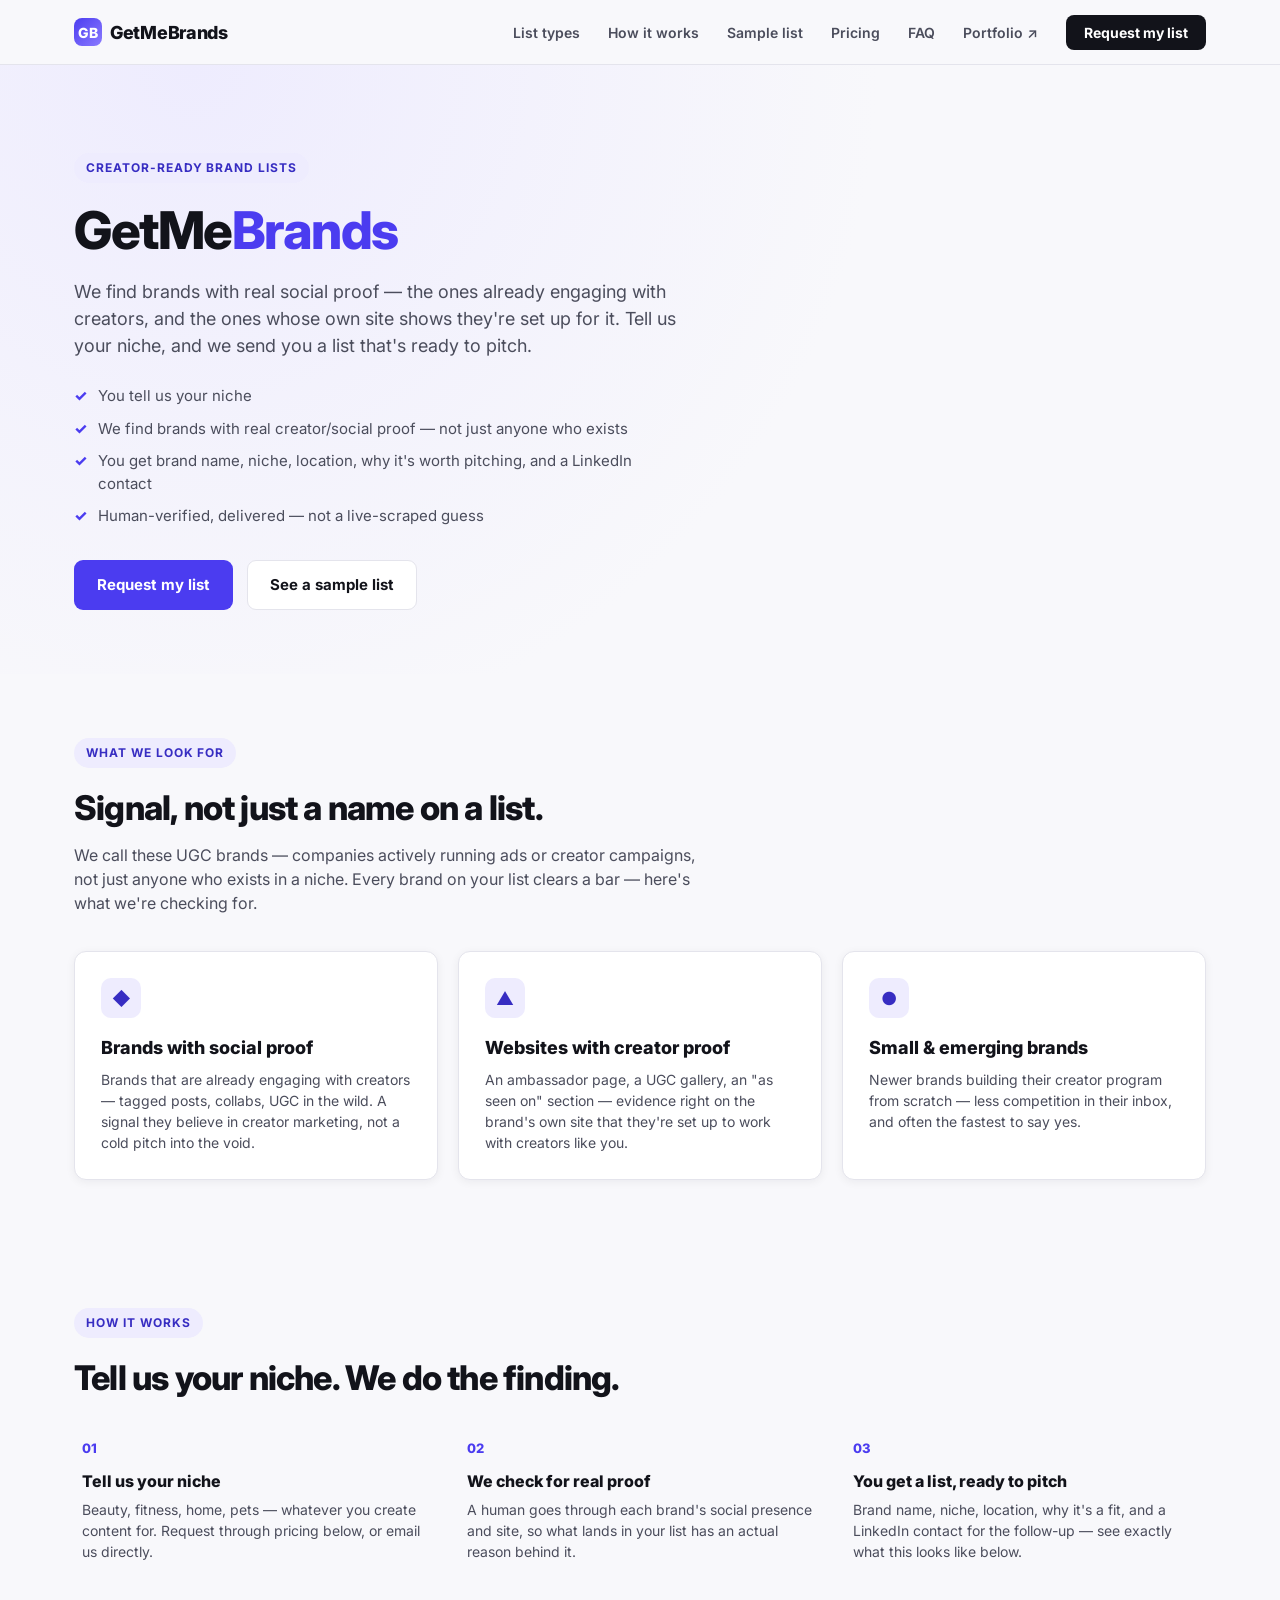
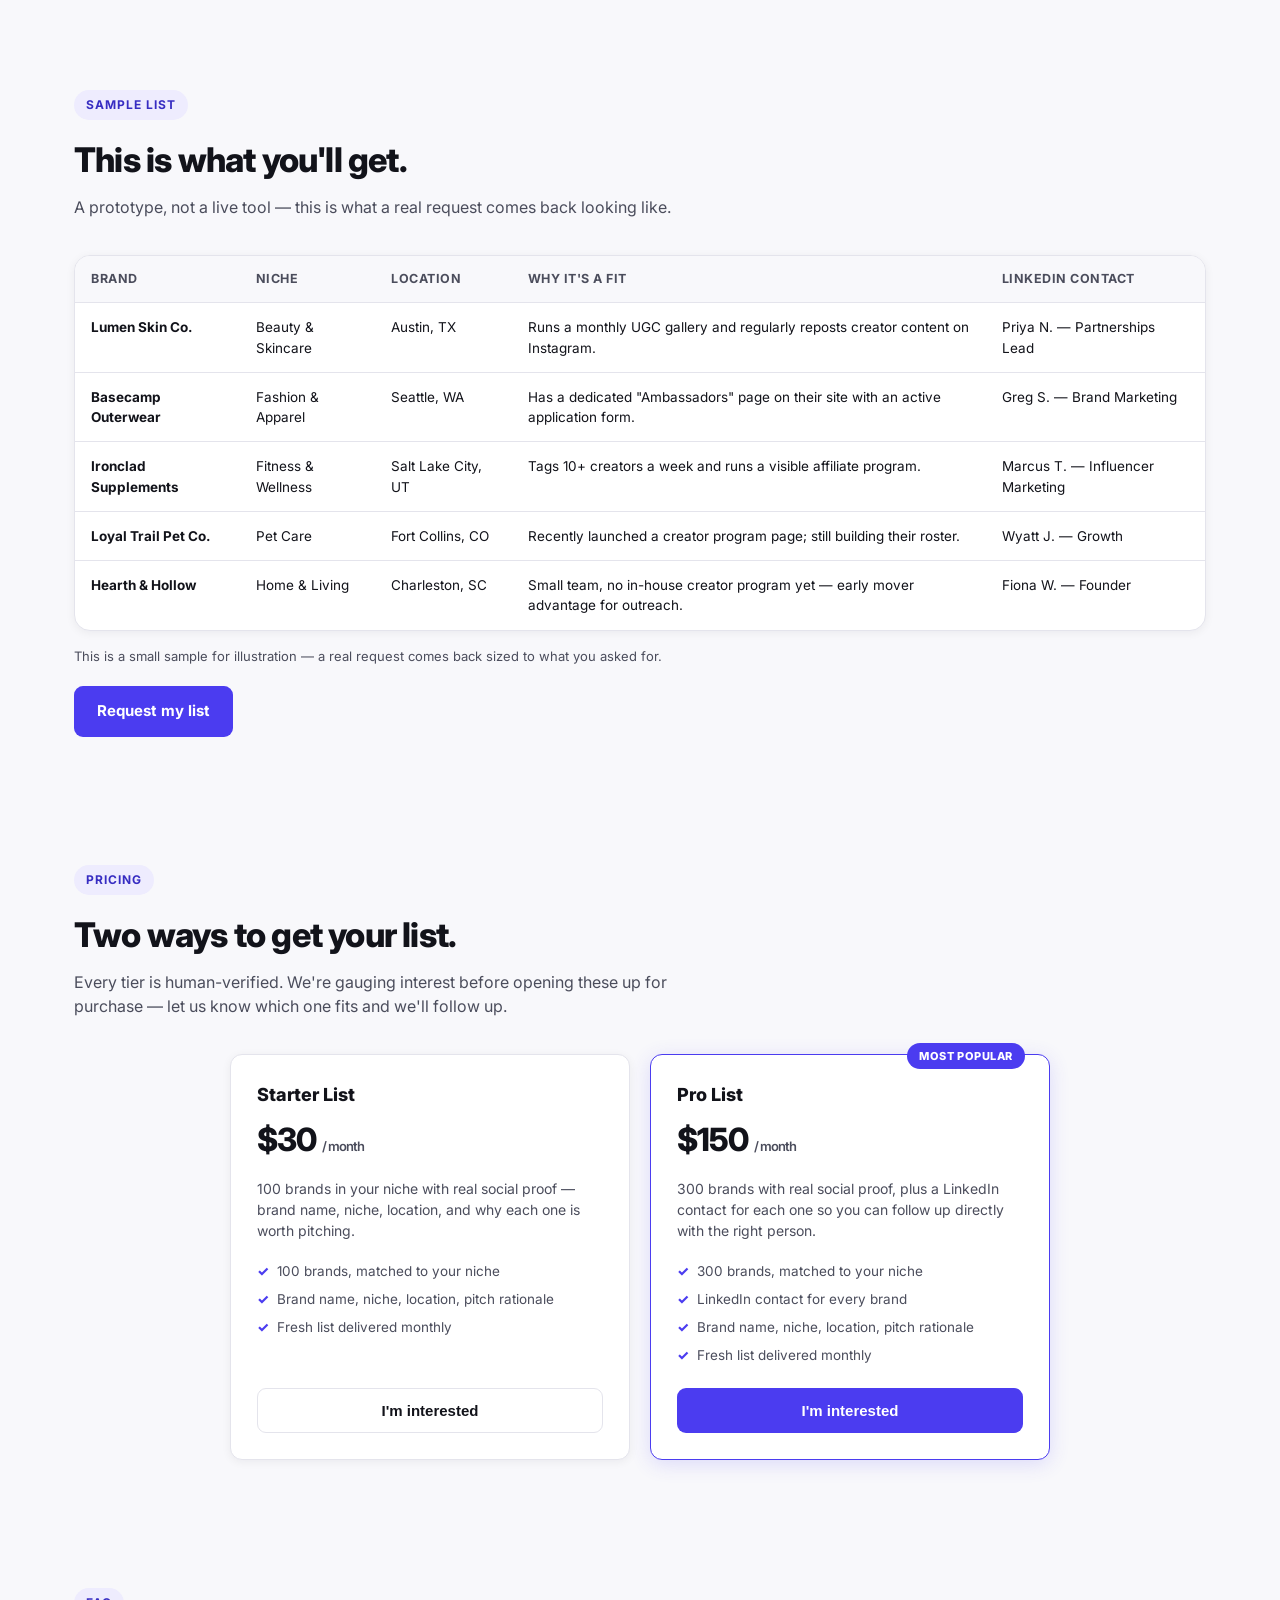
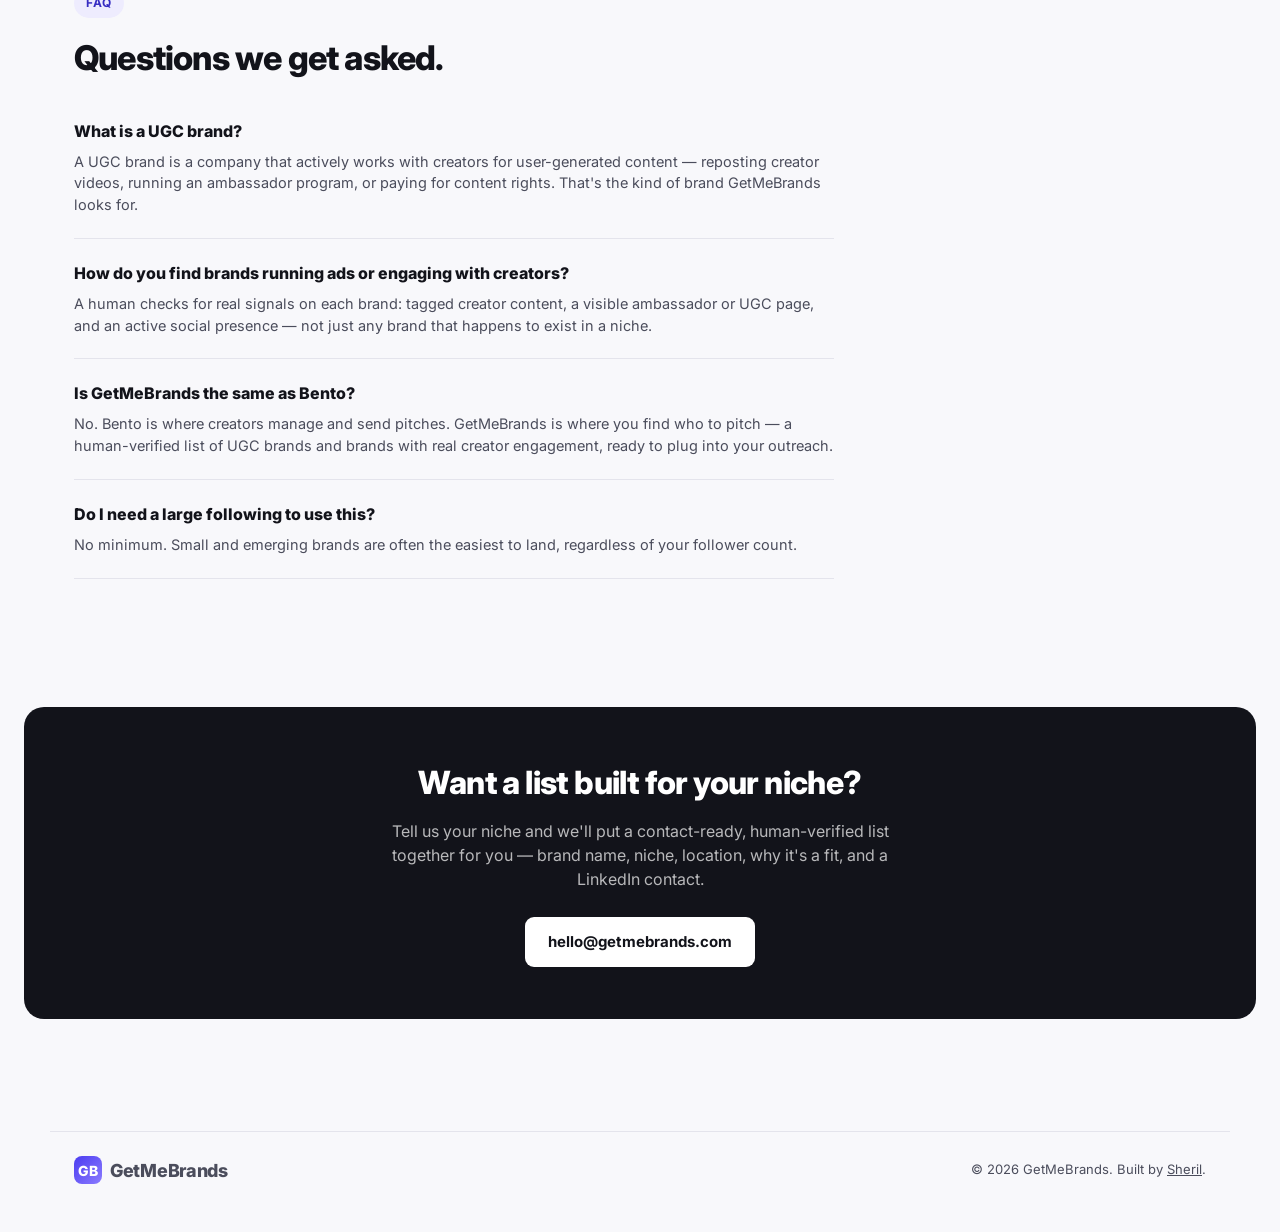
==== commit c2ec6df5: "Remove CSV upload (deferred pending Forminit setup) and add SEO groundwork - Remove the CSV upload/e" ====
--- a/index.html
+++ b/index.html
@@ -3,26 +3,91 @@
 <head>
 <meta charset="UTF-8">
 <meta name="viewport" content="width=device-width, initial-scale=1.0">
-<title>GetMeBrands — Creator-ready brand lists, by niche</title>
-<meta name="description" content="Brands with real social proof and creator engagement, matched to your niche. Request a list — brand name, niche, location, why it's a fit, and a LinkedIn contact.">
+<title>GetMeBrands — Find UGC Brands & Brands Running Ads to Pitch, by Niche</title>
+<meta name="description" content="Find UGC brands and brands running ads that are actively engaging with creators — matched to your niche. Get a human-verified list: brand name, niche, location, why it's a fit, and a LinkedIn contact.">
+<link rel="canonical" href="https://getmebrands.com/">
 
 <meta property="og:type" content="website">
 <meta property="og:url" content="https://getmebrands.com/">
-<meta property="og:title" content="GetMeBrands — Creator-ready brand lists, by niche">
-<meta property="og:description" content="Brands with real social proof and creator engagement, matched to your niche. Request a list — brand name, niche, location, why it's a fit, and a LinkedIn contact.">
+<meta property="og:title" content="GetMeBrands — Find UGC Brands & Brands Running Ads to Pitch, by Niche">
+<meta property="og:description" content="Find UGC brands and brands running ads that are actively engaging with creators — matched to your niche. Get a human-verified list, ready to pitch.">
 <meta property="og:image" content="https://getmebrands.com/assets/img/og-image.png">
 <meta property="og:image:width" content="1200">
 <meta property="og:image:height" content="630">
 
 <meta name="twitter:card" content="summary_large_image">
-<meta name="twitter:title" content="GetMeBrands — Creator-ready brand lists, by niche">
-<meta name="twitter:description" content="Brands with real social proof and creator engagement, matched to your niche. Request a list — brand name, niche, location, why it's a fit, and a LinkedIn contact.">
+<meta name="twitter:title" content="GetMeBrands — Find UGC Brands & Brands Running Ads to Pitch, by Niche">
+<meta name="twitter:description" content="Find UGC brands and brands running ads that are actively engaging with creators — matched to your niche. Get a human-verified list, ready to pitch.">
 <meta name="twitter:image" content="https://getmebrands.com/assets/img/og-image.png">
 
 <link rel="icon" href="data:image/svg+xml,%3Csvg xmlns='http://www.w3.org/2000/svg' viewBox='0 0 32 32'%3E%3Cdefs%3E%3ClinearGradient id='g' x1='0' y1='0' x2='1' y2='1'%3E%3Cstop offset='0' stop-color='%234b3cf0'/%3E%3Cstop offset='1' stop-color='%238b7bff'/%3E%3C/linearGradient%3E%3C/defs%3E%3Crect width='32' height='32' rx='8' fill='url(%23g)'/%3E%3Ctext x='16' y='22' font-family='Arial,sans-serif' font-size='14' font-weight='800' fill='white' text-anchor='middle'%3EGB%3C/text%3E%3C/svg%3E">
 <link rel="preconnect" href="https://fonts.googleapis.com">
 <link href="https://fonts.googleapis.com/css2?family=Inter:wght@400;500;600;700;800&display=swap" rel="stylesheet">
 <link rel="stylesheet" href="assets/css/style.css">
+<script type="application/ld+json">
+{
+  "@context": "https://schema.org",
+  "@graph": [
+    {
+      "@type": "Organization",
+      "@id": "https://getmebrands.com/#organization",
+      "name": "GetMeBrands",
+      "url": "https://getmebrands.com/",
+      "logo": "https://getmebrands.com/assets/img/og-image.png",
+      "email": "hello@getmebrands.com",
+      "description": "GetMeBrands finds UGC brands and brands running ads that are actively engaging with creators, matched to a creator's niche."
+    },
+    {
+      "@type": "Service",
+      "serviceType": "Creator brand outreach list curation",
+      "provider": { "@id": "https://getmebrands.com/#organization" },
+      "areaServed": "Worldwide",
+      "audience": {
+        "@type": "Audience",
+        "audienceType": "Content creators and influencers"
+      },
+      "description": "Human-verified lists of UGC brands and brands running ads, matched to a creator's niche, including brand name, niche, location, why it's a fit to pitch, and a LinkedIn contact."
+    },
+    {
+      "@type": "FAQPage",
+      "mainEntity": [
+        {
+          "@type": "Question",
+          "name": "What is a UGC brand?",
+          "acceptedAnswer": {
+            "@type": "Answer",
+            "text": "A UGC brand is a company that actively works with creators for user-generated content — reposting creator videos, running an ambassador program, or paying for content rights. That's the kind of brand GetMeBrands looks for."
+          }
+        },
+        {
+          "@type": "Question",
+          "name": "How do you find brands running ads or engaging with creators?",
+          "acceptedAnswer": {
+            "@type": "Answer",
+            "text": "A human checks for real signals on each brand: tagged creator content, a visible ambassador or UGC page, and an active social presence — not just any brand that happens to exist in a niche."
+          }
+        },
+        {
+          "@type": "Question",
+          "name": "Is GetMeBrands the same as Bento?",
+          "acceptedAnswer": {
+            "@type": "Answer",
+            "text": "No. Bento is where creators manage and send pitches. GetMeBrands is where you find who to pitch — a human-verified list of UGC brands and brands with real creator engagement, ready to plug into your outreach."
+          }
+        },
+        {
+          "@type": "Question",
+          "name": "Do I need a large following to use this?",
+          "acceptedAnswer": {
+            "@type": "Answer",
+            "text": "No minimum. Small and emerging brands are often the easiest to land, regardless of your follower count."
+          }
+        }
+      ]
+    }
+  ]
+}
+</script>
 </head>
 <body>
 
@@ -32,9 +97,9 @@
     <ul class="nav-links">
       <li><a href="#lists">List types</a></li>
       <li><a href="#how">How it works</a></li>
-      <li><a href="#upload">Upload a list</a></li>
       <li><a href="#sample">Sample list</a></li>
       <li><a href="#pricing">Pricing</a></li>
+      <li><a href="#faq">FAQ</a></li>
       <li><a href="portfolio.html" target="_blank" rel="noopener">Portfolio ↗</a></li>
       <li><a href="#pricing" class="nav-cta">Request my list</a></li>
     </ul>
@@ -64,7 +129,7 @@
     <div class="section-head">
       <span class="eyebrow">What we look for</span>
       <h2>Signal, not just a name on a list.</h2>
-      <p>Every brand on your list clears a bar — here's what we're checking for.</p>
+      <p>We call these UGC brands — companies actively running ads or creator campaigns, not just anyone who exists in a niche. Every brand on your list clears a bar — here's what we're checking for.</p>
     </div>
     <div class="card-grid">
       <div class="list-card">
@@ -107,42 +172,6 @@
         <div class="num">03</div>
         <h4>You get a list, ready to pitch</h4>
         <p>Brand name, niche, location, why it's a fit, and a LinkedIn contact for the follow-up — see exactly what this looks like below.</p>
-      </div>
-    </div>
-  </div>
-</section>
-
-<section class="section" id="upload">
-  <div class="wrap">
-    <div class="section-head">
-      <span class="eyebrow">Already have a list?</span>
-      <h2>Upload what you've got — we'll fill in the rest.</h2>
-      <p>Drop in a spreadsheet of brands you're already tracking. We take it from there and identify:</p>
-    </div>
-    <div class="upload-layout">
-      <ul class="enrich-list">
-        <li>Brand name, cleaned and standardized</li>
-        <li>Niche</li>
-        <li>Location</li>
-        <li>Why it's a good brand for you specifically to pitch</li>
-        <li>A LinkedIn contact for the follow-up</li>
-      </ul>
-      <div class="upload-box">
-        <div class="dropzone" id="dropzone" tabindex="0" role="button" aria-label="Upload a CSV of brands">
-          <input type="file" id="fileInput" accept=".csv" hidden />
-          <p class="dz-title">Drag a CSV here, or click to choose a file</p>
-          <p class="dz-sub">Previewed locally in your browser — nothing is sent until you email it to us.</p>
-        </div>
-        <div class="upload-preview" id="uploadPreview" hidden>
-          <div class="upload-preview-head">
-            <span id="uploadSummary"></span>
-            <button type="button" class="btn btn-ghost" id="uploadReset">Start over</button>
-          </div>
-          <div class="preview-table-wrap">
-            <table class="preview-table" id="previewTable"></table>
-          </div>
-          <a class="btn btn-primary" id="emailListBtn" href="#">Email this list to us</a>
-        </div>
       </div>
     </div>
   </div>
@@ -248,6 +277,33 @@
   </div>
 </section>
 
+<section class="section" id="faq">
+  <div class="wrap">
+    <div class="section-head">
+      <span class="eyebrow">FAQ</span>
+      <h2>Questions we get asked.</h2>
+    </div>
+    <div class="faq-list">
+      <div class="faq-item">
+        <h3>What is a UGC brand?</h3>
+        <p>A UGC brand is a company that actively works with creators for user-generated content — reposting creator videos, running an ambassador program, or paying for content rights. That's the kind of brand GetMeBrands looks for.</p>
+      </div>
+      <div class="faq-item">
+        <h3>How do you find brands running ads or engaging with creators?</h3>
+        <p>A human checks for real signals on each brand: tagged creator content, a visible ambassador or UGC page, and an active social presence — not just any brand that happens to exist in a niche.</p>
+      </div>
+      <div class="faq-item">
+        <h3>Is GetMeBrands the same as Bento?</h3>
+        <p>No. Bento is where creators manage and send pitches. GetMeBrands is where you find who to pitch — a human-verified list of UGC brands and brands with real creator engagement, ready to plug into your outreach.</p>
+      </div>
+      <div class="faq-item">
+        <h3>Do I need a large following to use this?</h3>
+        <p>No minimum. Small and emerging brands are often the easiest to land, regardless of your follower count.</p>
+      </div>
+    </div>
+  </div>
+</section>
+
 <section class="section">
   <div class="cta-band" id="contact">
     <h2>Want a list built for your niche?</h2>
--- a/assets/css/style.css
+++ b/assets/css/style.css
@@ -83,30 +83,19 @@
 .sample-table td:first-child{font-weight:700}
 .sample-note{font-size:13px;color:var(--ink-soft);margin:16px 0 20px}
 
-/* Upload & enrich */
-.upload-layout{display:grid;grid-template-columns:1fr 1fr;gap:36px;align-items:start}
-.enrich-list{list-style:none;display:flex;flex-direction:column;gap:14px;padding-top:4px}
-.enrich-list li{position:relative;padding-left:26px;font-size:15px;color:var(--ink-soft)}
-.enrich-list li::before{content:"✓";position:absolute;left:0;top:0;color:var(--brand);font-weight:800}
-.upload-box{background:var(--paper-raised);border:1px solid var(--line);border-radius:16px;box-shadow:var(--shadow);padding:22px}
-.dropzone{border:2px dashed var(--line);border-radius:12px;padding:44px 20px;text-align:center;cursor:pointer;transition:border-color .15s,background .15s}
-.dropzone:hover,.dropzone.dragover{border-color:var(--brand);background:var(--brand-tint)}
-.dz-title{font-weight:700;font-size:15px;margin-bottom:6px}
-.dz-sub{font-size:13px;color:var(--ink-soft)}
-.upload-preview-head{display:flex;align-items:center;justify-content:space-between;gap:12px;margin-bottom:12px;font-size:13px;color:var(--ink-soft)}
-.preview-table-wrap{overflow-x:auto;border:1px solid var(--line);border-radius:8px;margin-bottom:16px}
-.preview-table{width:100%;border-collapse:collapse;font-size:13px}
-.preview-table th,.preview-table td{padding:8px 10px;border-bottom:1px solid var(--line);text-align:left;white-space:nowrap}
-.preview-table th{background:var(--paper);font-weight:700}
-.preview-table tr:last-child td{border-bottom:none}
-.preview-table td.pending{color:var(--warn);font-style:italic}
-
 /* How it works */
 .steps{counter-reset:step;display:grid;grid-template-columns:repeat(3,1fr);gap:24px}
 .step{position:relative;padding-left:8px}
 .step .num{font-size:13px;font-weight:800;color:var(--brand);margin-bottom:10px}
 .step h4{font-size:16px;font-weight:800;margin-bottom:6px}
 .step p{font-size:14px;color:var(--ink-soft)}
+
+/* FAQ */
+.faq-list{display:flex;flex-direction:column;gap:0;max-width:760px}
+.faq-item{padding:22px 0;border-bottom:1px solid var(--line)}
+.faq-item:first-child{padding-top:0}
+.faq-item h3{font-size:16px;font-weight:800;margin-bottom:8px}
+.faq-item p{font-size:14.5px;color:var(--ink-soft)}
 
 /* CTA band */
 .cta-band{background:var(--ink);color:#fff;border-radius:20px;padding:52px;text-align:center;margin:0 24px}
@@ -121,7 +110,6 @@
 @media(max-width:900px){
   .card-grid{grid-template-columns:1fr}
   .pricing-grid-2{grid-template-columns:1fr}
-  .upload-layout{grid-template-columns:1fr}
   .steps{grid-template-columns:1fr}
   .nav-links{display:none}
 }
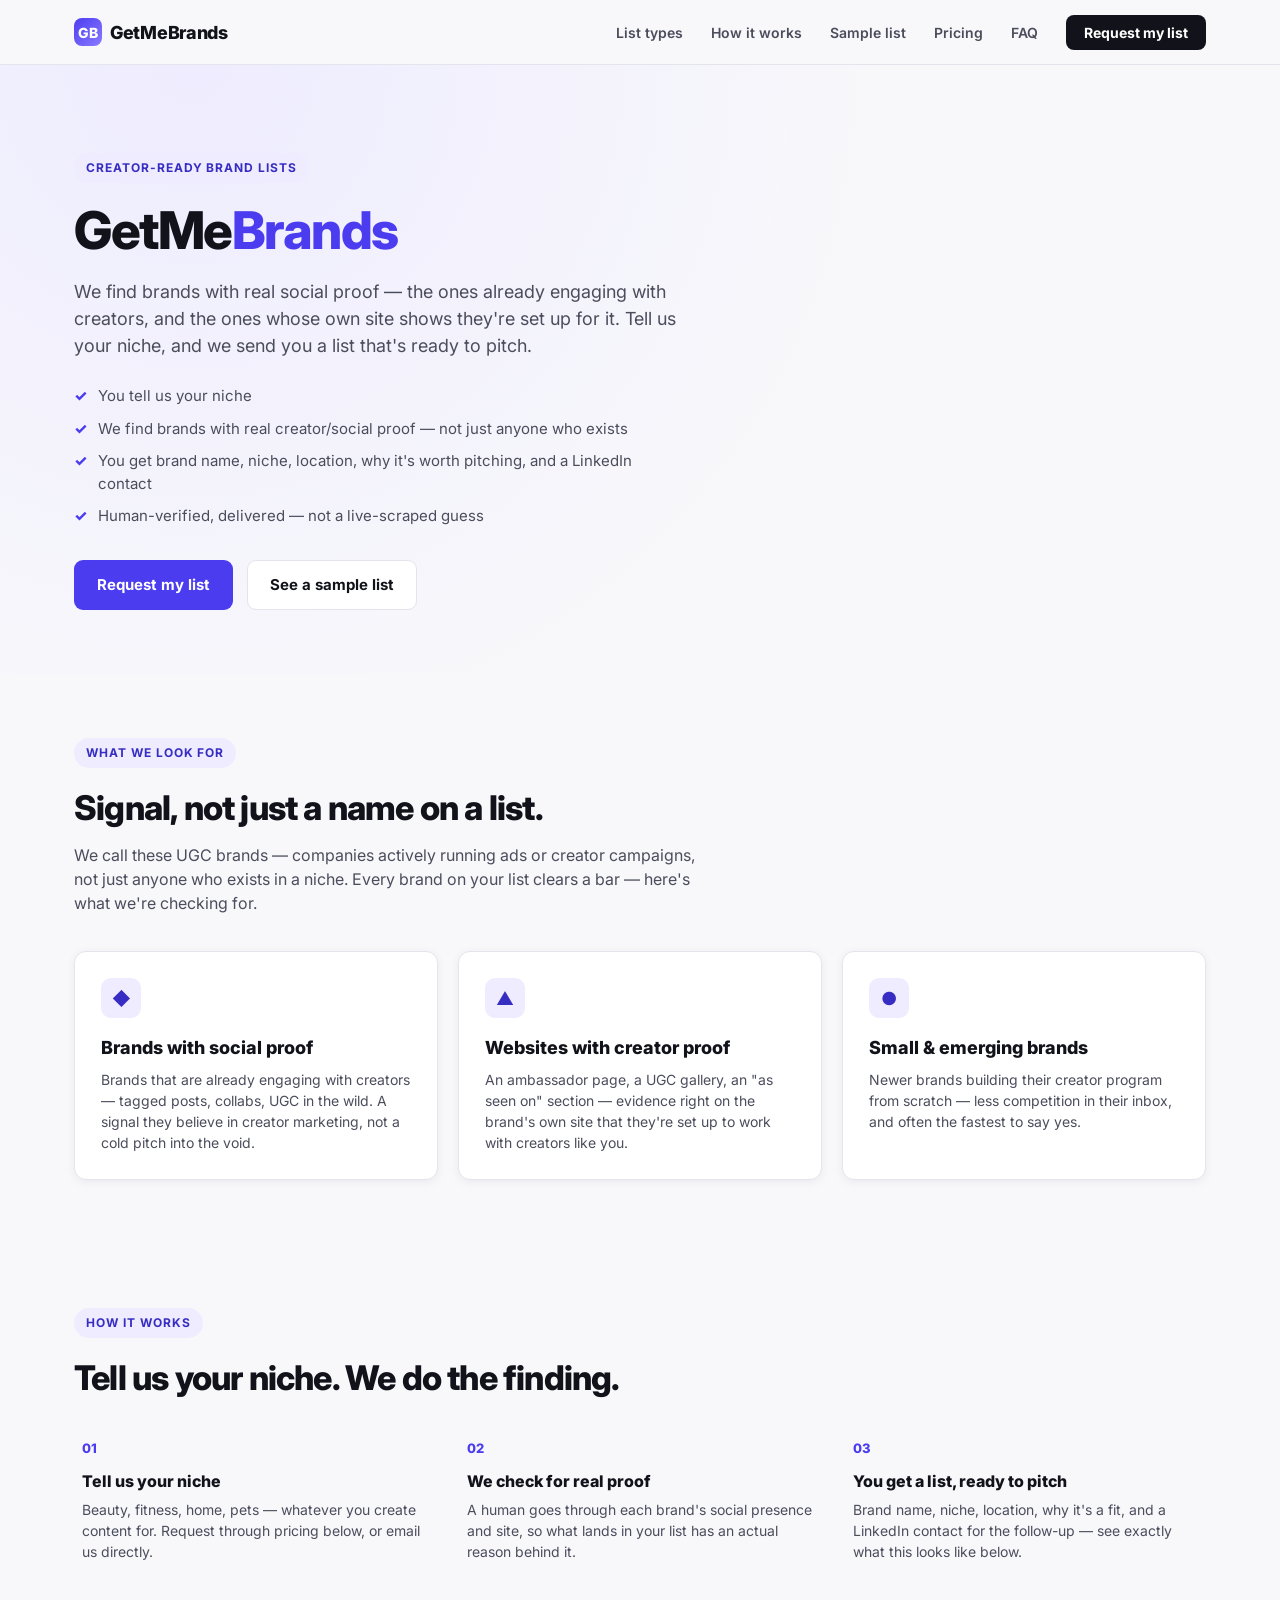
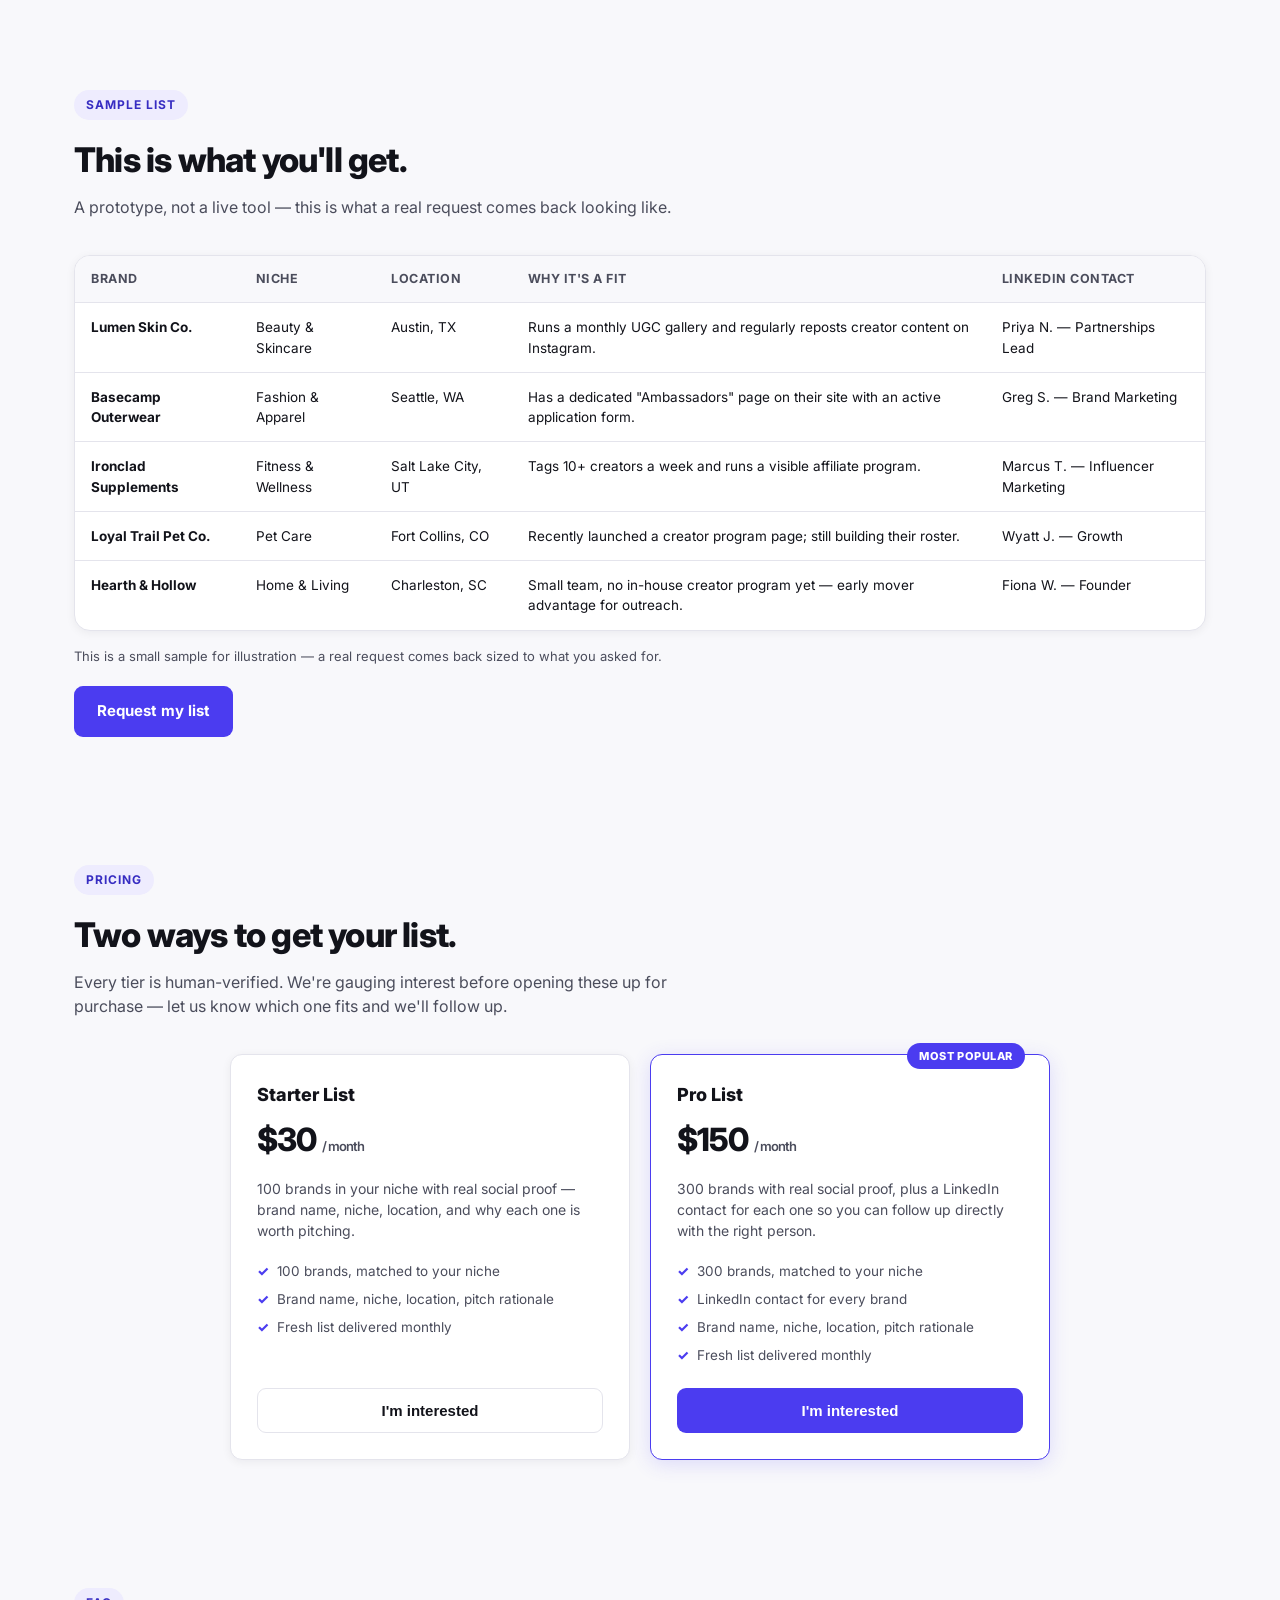
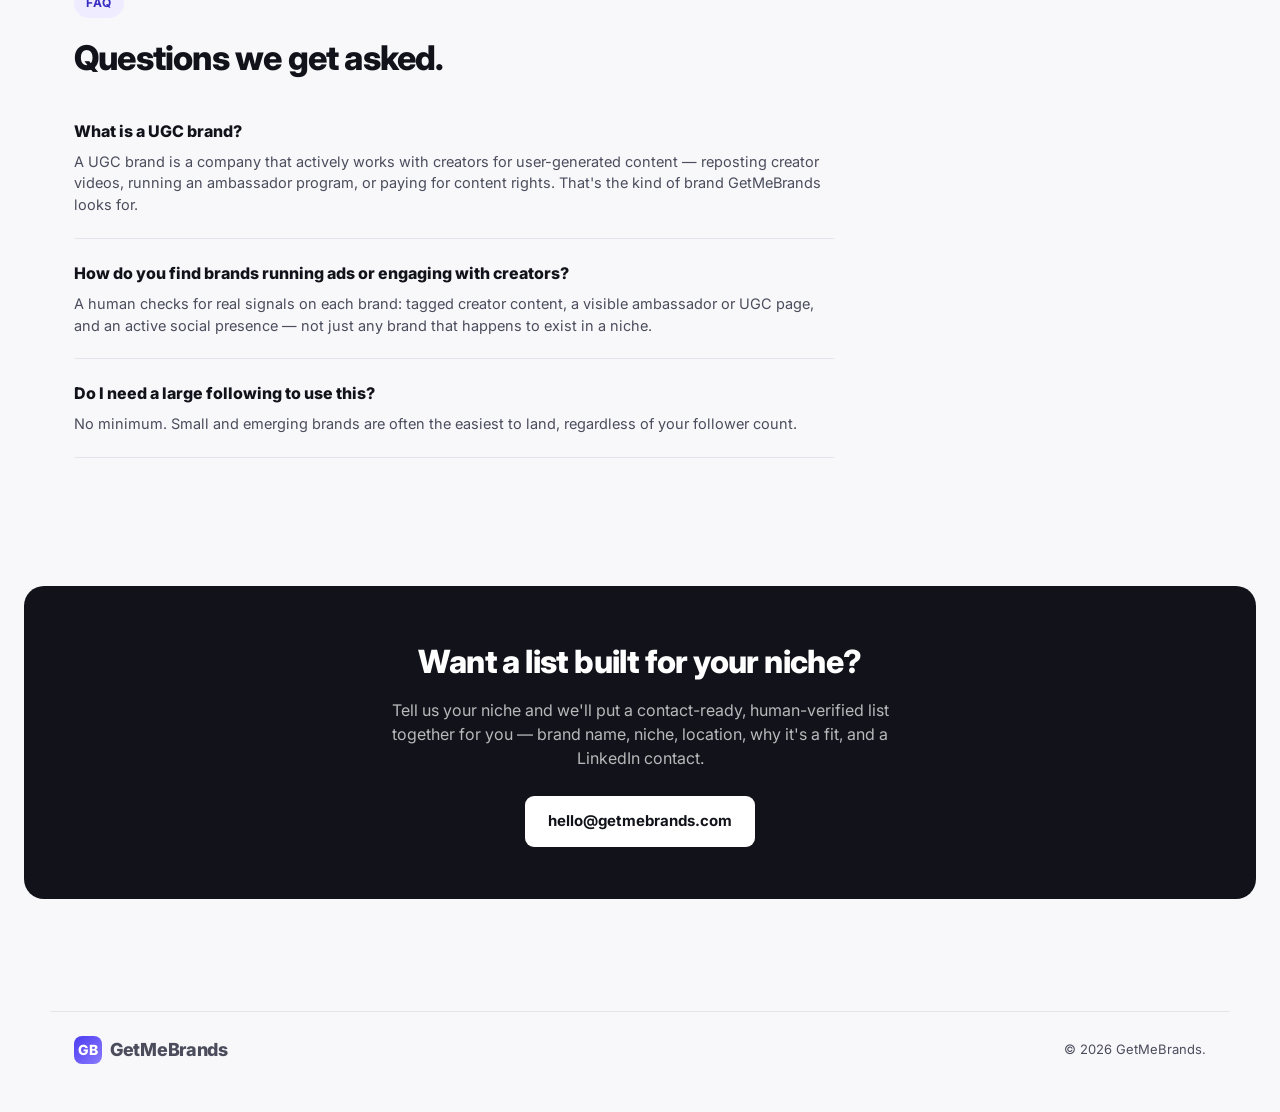
==== commit 4117d39e: "Unlist portfolio page, drop Bento FAQ item, reformat About section - Remove the "Is GetMeBrands the " ====
--- a/index.html
+++ b/index.html
@@ -69,14 +69,6 @@
         },
         {
           "@type": "Question",
-          "name": "Is GetMeBrands the same as Bento?",
-          "acceptedAnswer": {
-            "@type": "Answer",
-            "text": "No. Bento is where creators manage and send pitches. GetMeBrands is where you find who to pitch — a human-verified list of UGC brands and brands with real creator engagement, ready to plug into your outreach."
-          }
-        },
-        {
-          "@type": "Question",
           "name": "Do I need a large following to use this?",
           "acceptedAnswer": {
             "@type": "Answer",
@@ -100,7 +92,6 @@
       <li><a href="#sample">Sample list</a></li>
       <li><a href="#pricing">Pricing</a></li>
       <li><a href="#faq">FAQ</a></li>
-      <li><a href="portfolio.html" target="_blank" rel="noopener">Portfolio ↗</a></li>
       <li><a href="#pricing" class="nav-cta">Request my list</a></li>
     </ul>
   </div>
@@ -293,10 +284,6 @@
         <p>A human checks for real signals on each brand: tagged creator content, a visible ambassador or UGC page, and an active social presence — not just any brand that happens to exist in a niche.</p>
       </div>
       <div class="faq-item">
-        <h3>Is GetMeBrands the same as Bento?</h3>
-        <p>No. Bento is where creators manage and send pitches. GetMeBrands is where you find who to pitch — a human-verified list of UGC brands and brands with real creator engagement, ready to plug into your outreach.</p>
-      </div>
-      <div class="faq-item">
         <h3>Do I need a large following to use this?</h3>
         <p>No minimum. Small and emerging brands are often the easiest to land, regardless of your follower count.</p>
       </div>
@@ -315,7 +302,7 @@
 <footer>
   <div class="wrap foot-inner">
     <a href="#top" class="logo"><span class="mark">GB</span> GetMeBrands</a>
-    <span>© 2026 GetMeBrands. Built by <a href="portfolio.html" target="_blank" rel="noopener">Sheril</a>.</span>
+    <span>© 2026 GetMeBrands.</span>
   </div>
 </footer>
 
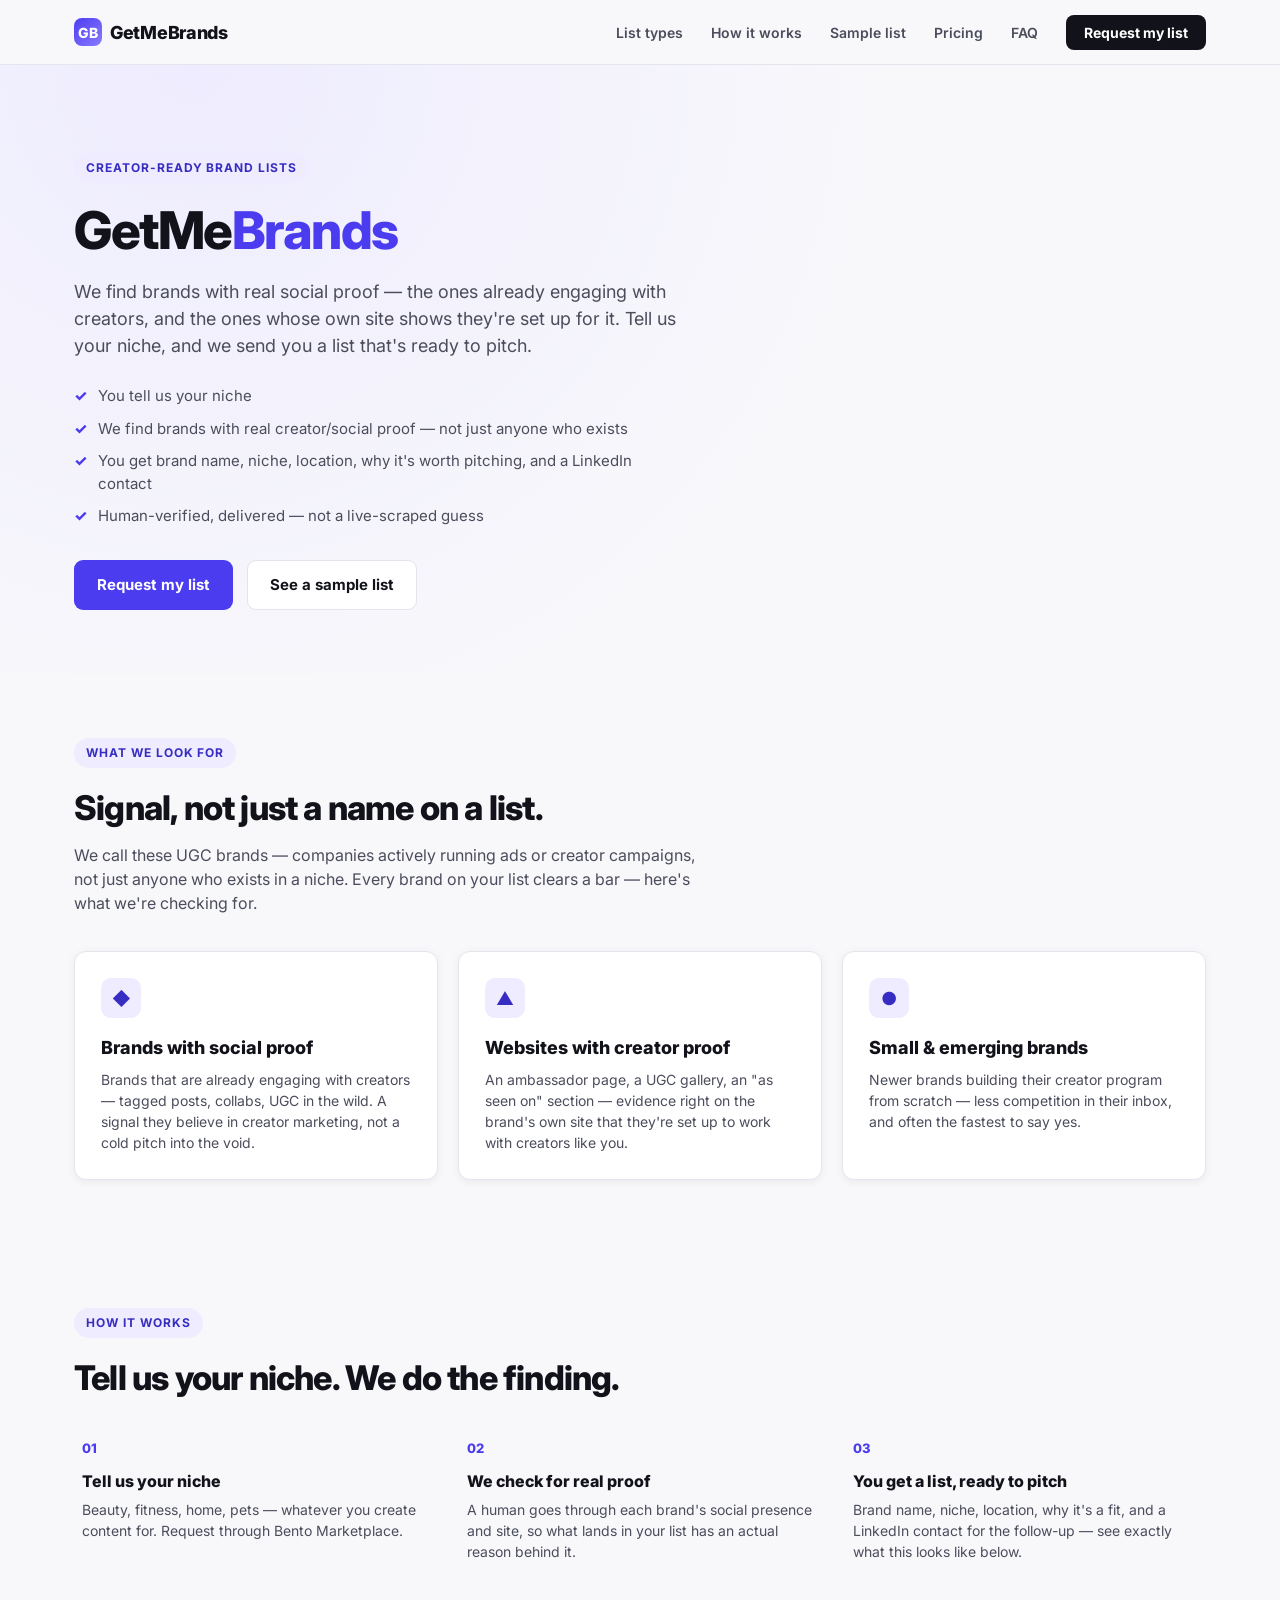
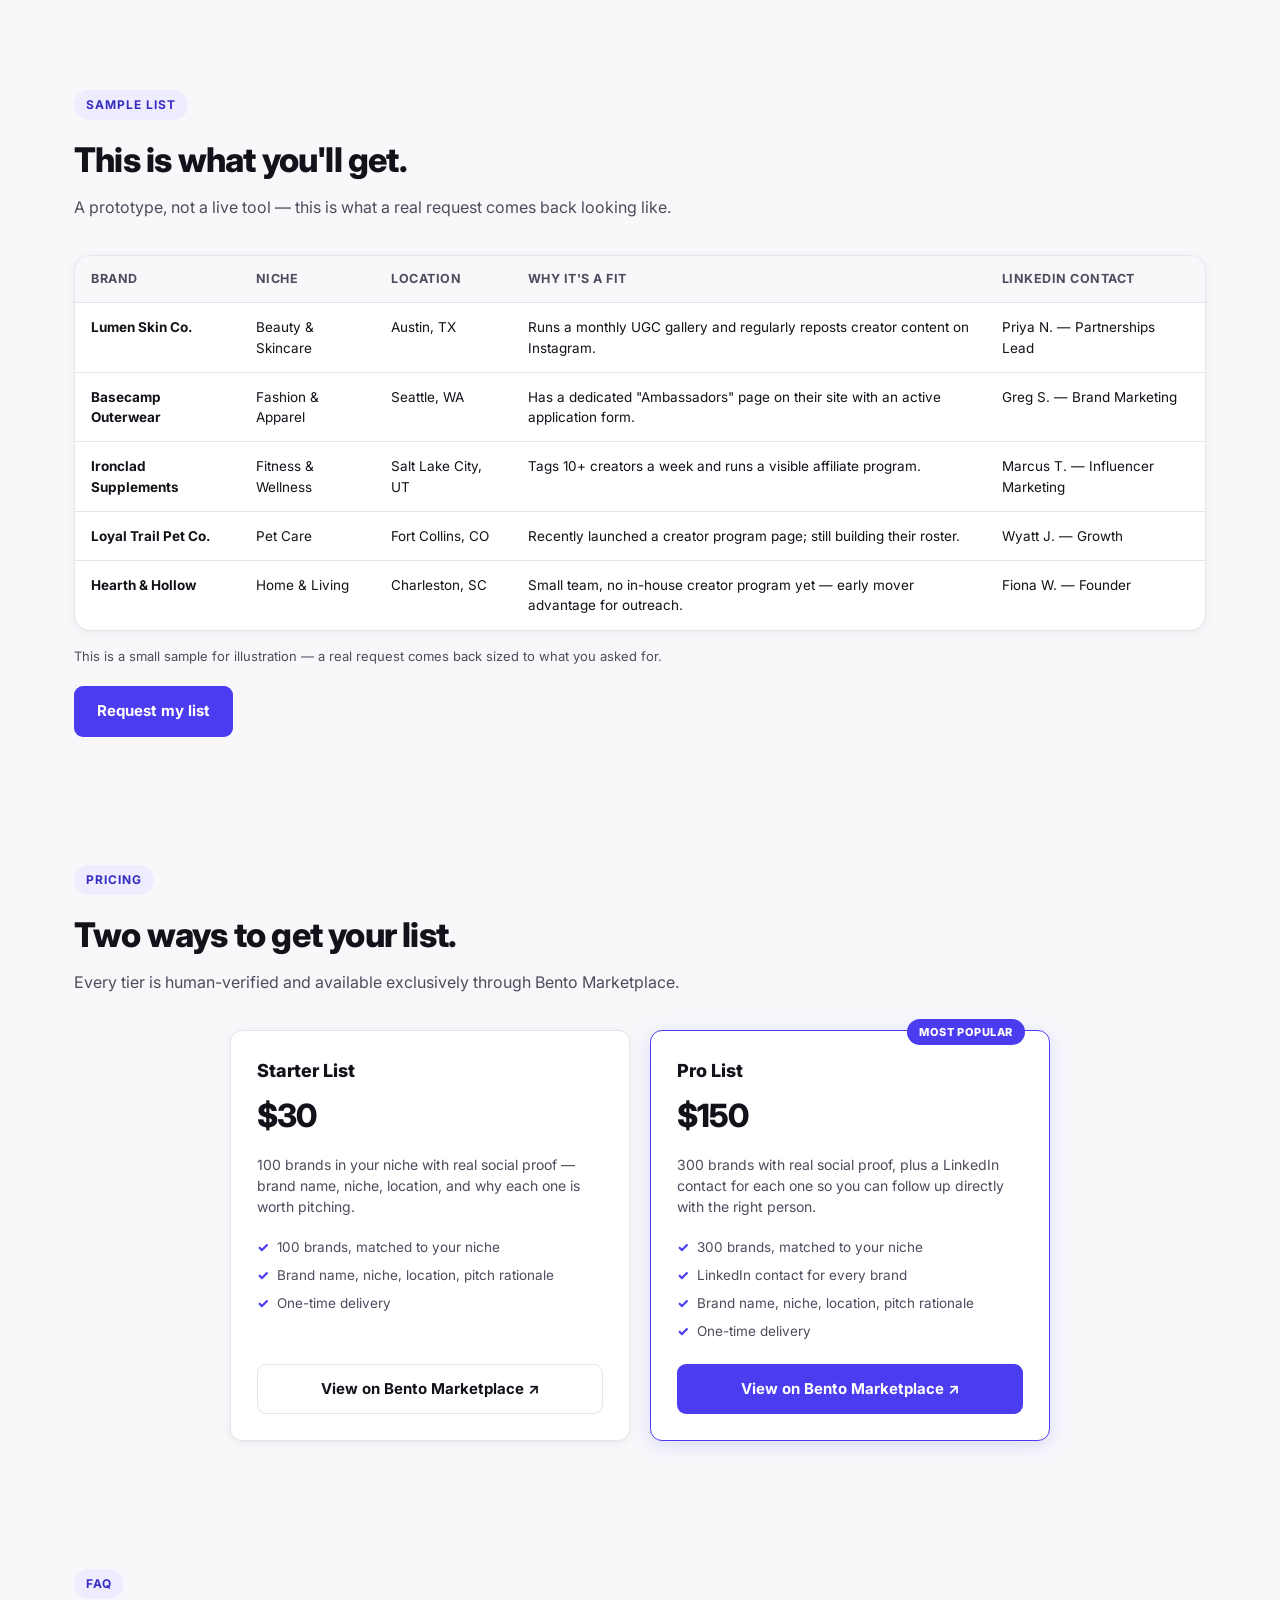
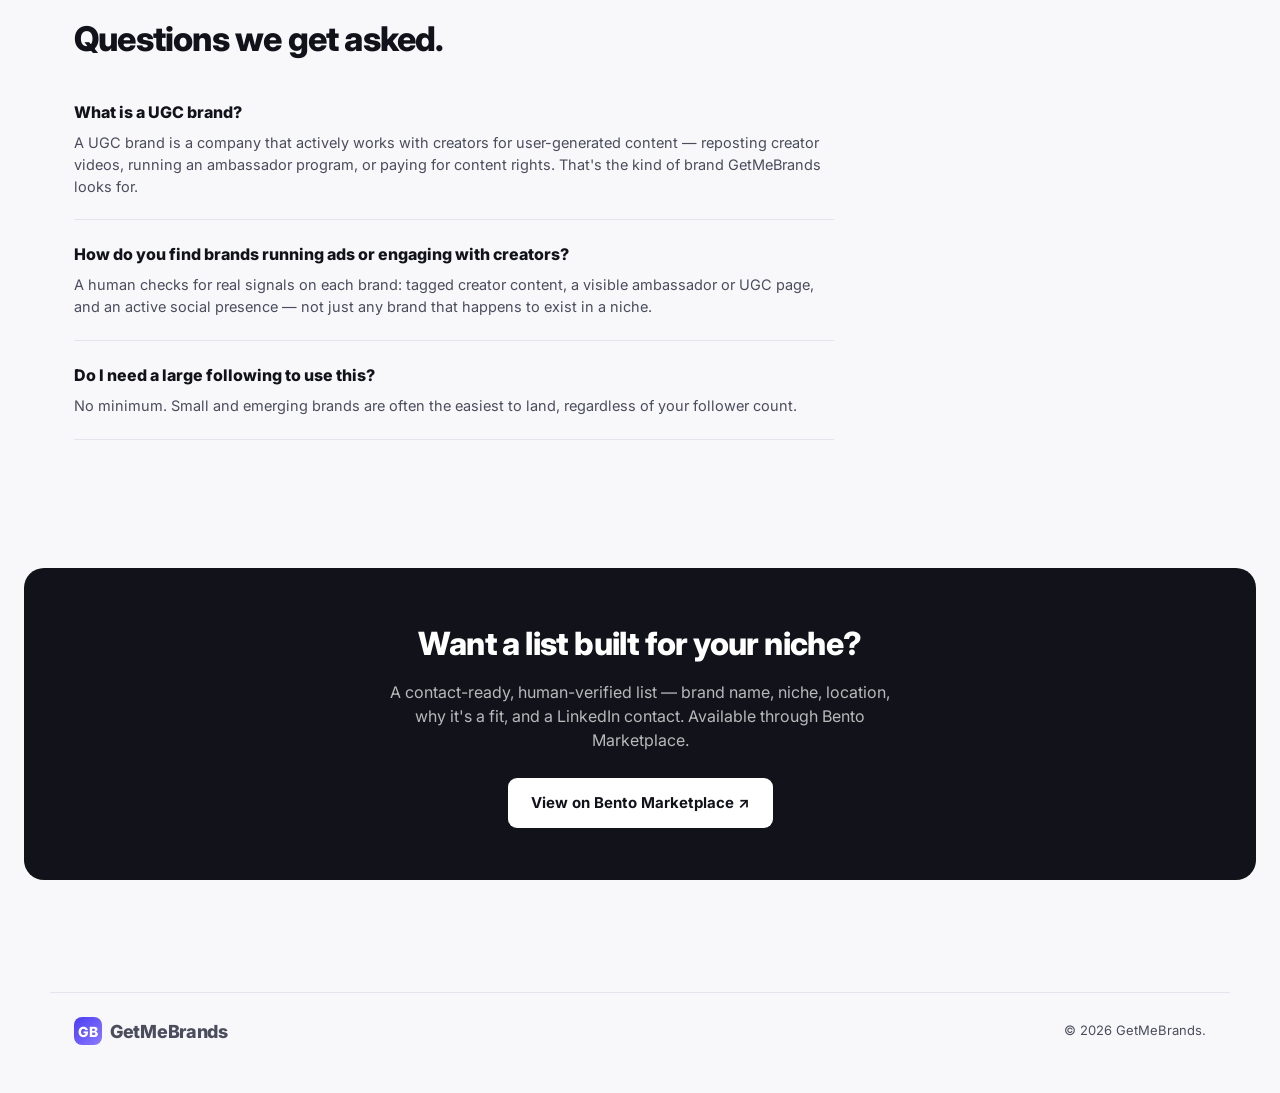
==== commit e400a00a: "Route GetMeBrands purchases through Bento Marketplace Per Bento's policy, replace all direct-contact" ====
--- a/index.html
+++ b/index.html
@@ -152,7 +152,7 @@
       <div class="step">
         <div class="num">01</div>
         <h4>Tell us your niche</h4>
-        <p>Beauty, fitness, home, pets — whatever you create content for. Request through pricing below, or email us directly.</p>
+        <p>Beauty, fitness, home, pets — whatever you create content for. Request through Bento Marketplace.</p>
       </div>
       <div class="step">
         <div class="num">02</div>
@@ -235,34 +235,32 @@
     <div class="section-head">
       <span class="eyebrow">Pricing</span>
       <h2>Two ways to get your list.</h2>
-      <p>Every tier is human-verified. We're gauging interest before opening these up for purchase — let us know which one fits and we'll follow up.</p>
+      <p>Every tier is human-verified and available exclusively through Bento Marketplace.</p>
     </div>
     <div class="card-grid pricing-grid pricing-grid-2">
       <div class="list-card pricing-card">
         <h3>Starter List</h3>
-        <div class="price">$30<span>/ month</span></div>
+        <div class="price">$30</div>
         <p>100 brands in your niche with real social proof — brand name, niche, location, and why each one is worth pitching.</p>
         <ul class="pricing-features">
           <li>100 brands, matched to your niche</li>
           <li>Brand name, niche, location, pitch rationale</li>
-          <li>Fresh list delivered monthly</li>
+          <li>One-time delivery</li>
         </ul>
-        <button type="button" class="btn btn-ghost interest-btn" data-tier="Starter List ($30/mo)">I'm interested</button>
-        <p class="interest-fallback" hidden></p>
+        <a href="https://www.onbento.com/marketplace" target="_blank" rel="noopener" class="btn btn-ghost">View on Bento Marketplace ↗</a>
       </div>
       <div class="list-card pricing-card featured">
         <span class="popular-badge">Most popular</span>
         <h3>Pro List</h3>
-        <div class="price">$150<span>/ month</span></div>
+        <div class="price">$150</div>
         <p>300 brands with real social proof, plus a LinkedIn contact for each one so you can follow up directly with the right person.</p>
         <ul class="pricing-features">
           <li>300 brands, matched to your niche</li>
           <li>LinkedIn contact for every brand</li>
           <li>Brand name, niche, location, pitch rationale</li>
-          <li>Fresh list delivered monthly</li>
+          <li>One-time delivery</li>
         </ul>
-        <button type="button" class="btn btn-primary interest-btn" data-tier="Pro List ($150/mo)">I'm interested</button>
-        <p class="interest-fallback" hidden></p>
+        <a href="https://www.onbento.com/marketplace" target="_blank" rel="noopener" class="btn btn-primary">View on Bento Marketplace ↗</a>
       </div>
     </div>
   </div>
@@ -294,8 +292,8 @@
 <section class="section">
   <div class="cta-band" id="contact">
     <h2>Want a list built for your niche?</h2>
-    <p>Tell us your niche and we'll put a contact-ready, human-verified list together for you — brand name, niche, location, why it's a fit, and a LinkedIn contact.</p>
-    <a href="mailto:hello@getmebrands.com" class="btn btn-primary">hello@getmebrands.com</a>
+    <p>A contact-ready, human-verified list — brand name, niche, location, why it's a fit, and a LinkedIn contact. Available through Bento Marketplace.</p>
+    <a href="https://www.onbento.com/marketplace" target="_blank" rel="noopener" class="btn btn-primary">View on Bento Marketplace ↗</a>
   </div>
 </section>
 
@@ -306,6 +304,5 @@
   </div>
 </footer>
 
-<script src="assets/js/app.js"></script>
 </body>
 </html>
--- a/assets/css/style.css
+++ b/assets/css/style.css
@@ -67,12 +67,10 @@
 .pricing-card.featured{border-color:var(--brand);box-shadow:0 4px 20px rgba(75,60,240,.16)}
 .popular-badge{position:absolute;top:-12px;right:24px;background:var(--brand);color:#fff;font-size:11px;font-weight:800;padding:5px 12px;border-radius:999px;text-transform:uppercase;letter-spacing:.05em}
 .price{font-size:32px;font-weight:800;letter-spacing:-1px;margin:6px 0 14px}
-.price span{font-size:13px;font-weight:600;color:var(--ink-soft);margin-left:6px}
 .pricing-features{list-style:none;display:flex;flex-direction:column;gap:8px;margin:16px 0 22px;font-size:13.5px;color:var(--ink-soft)}
 .pricing-features li{position:relative;padding-left:20px}
 .pricing-features li::before{content:"✓";position:absolute;left:0;color:var(--brand);font-weight:800}
 .pricing-card .btn{margin-top:auto;justify-content:center}
-.interest-fallback{font-size:12px;color:var(--ink-soft);margin-top:10px;line-height:1.5}
 
 /* Sample list */
 .sample-table-wrap{overflow-x:auto;border:1px solid var(--line);border-radius:16px;box-shadow:var(--shadow);background:var(--paper-raised)}
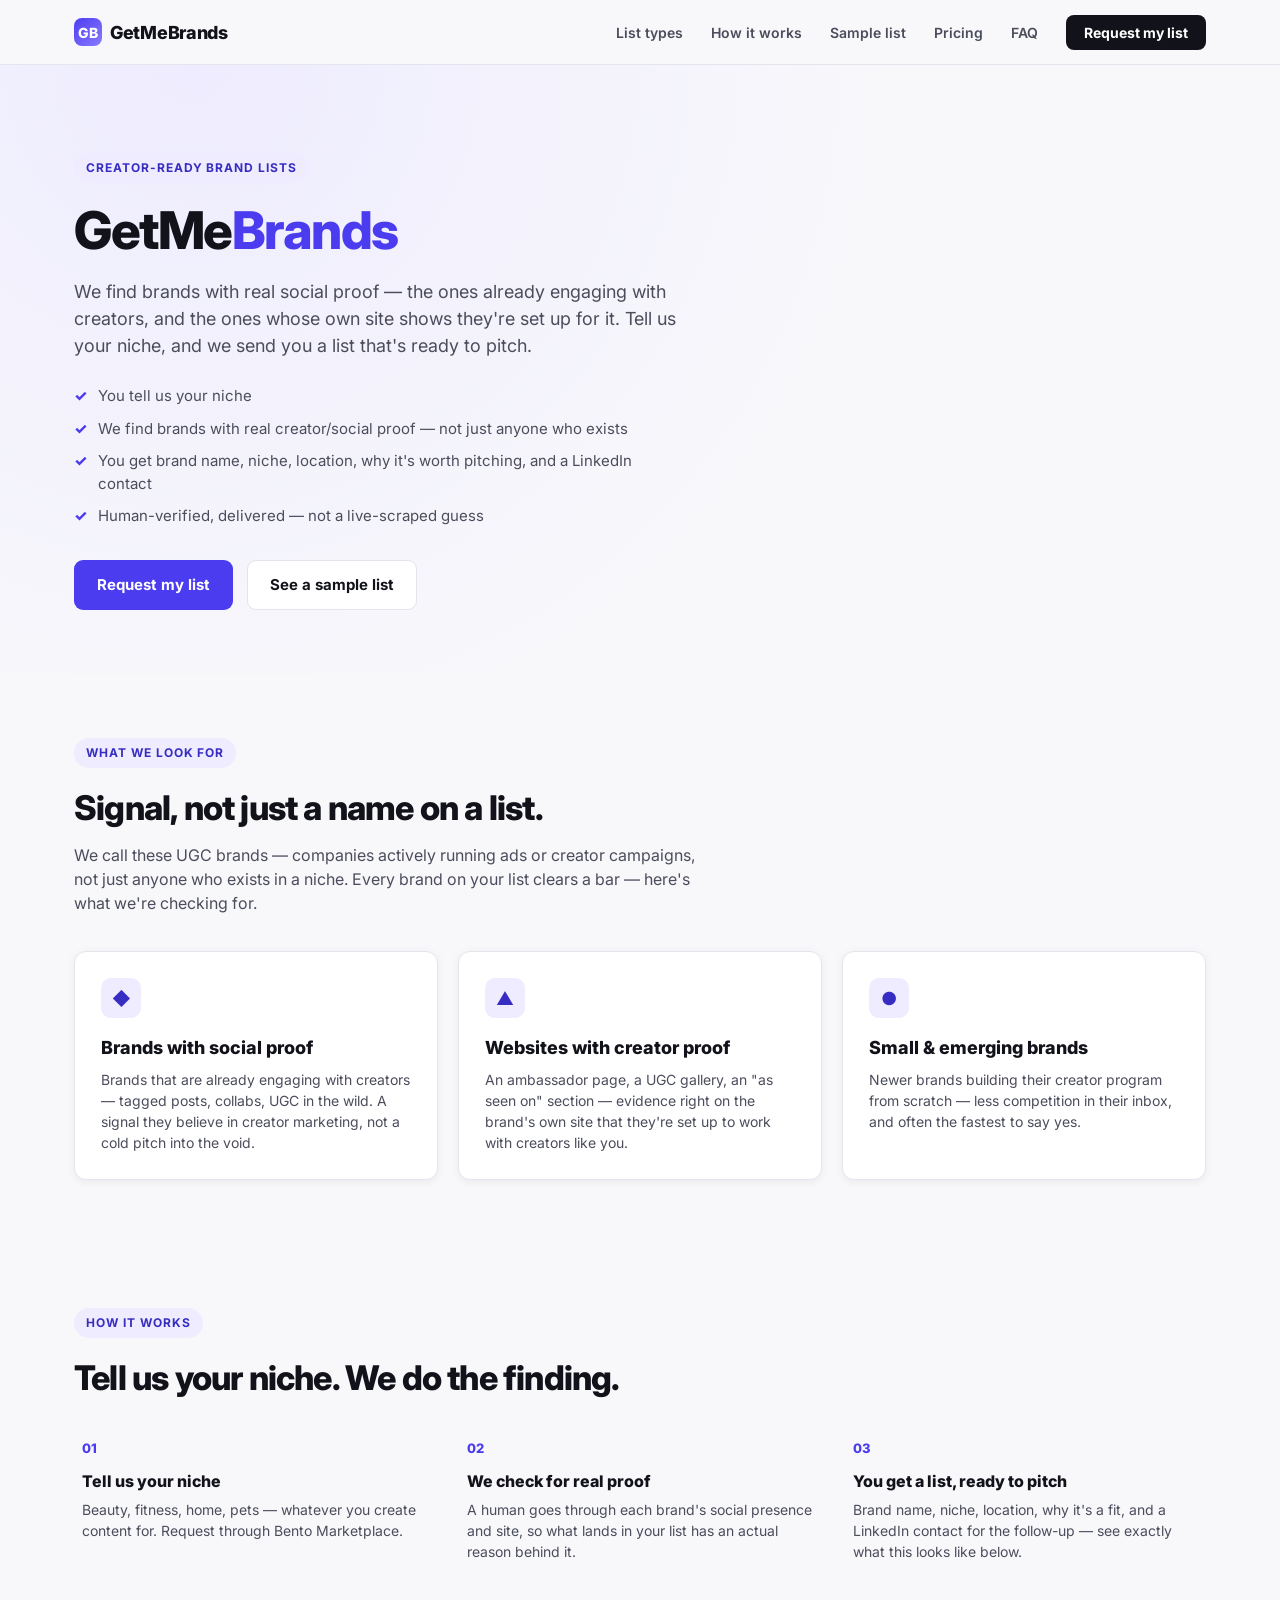
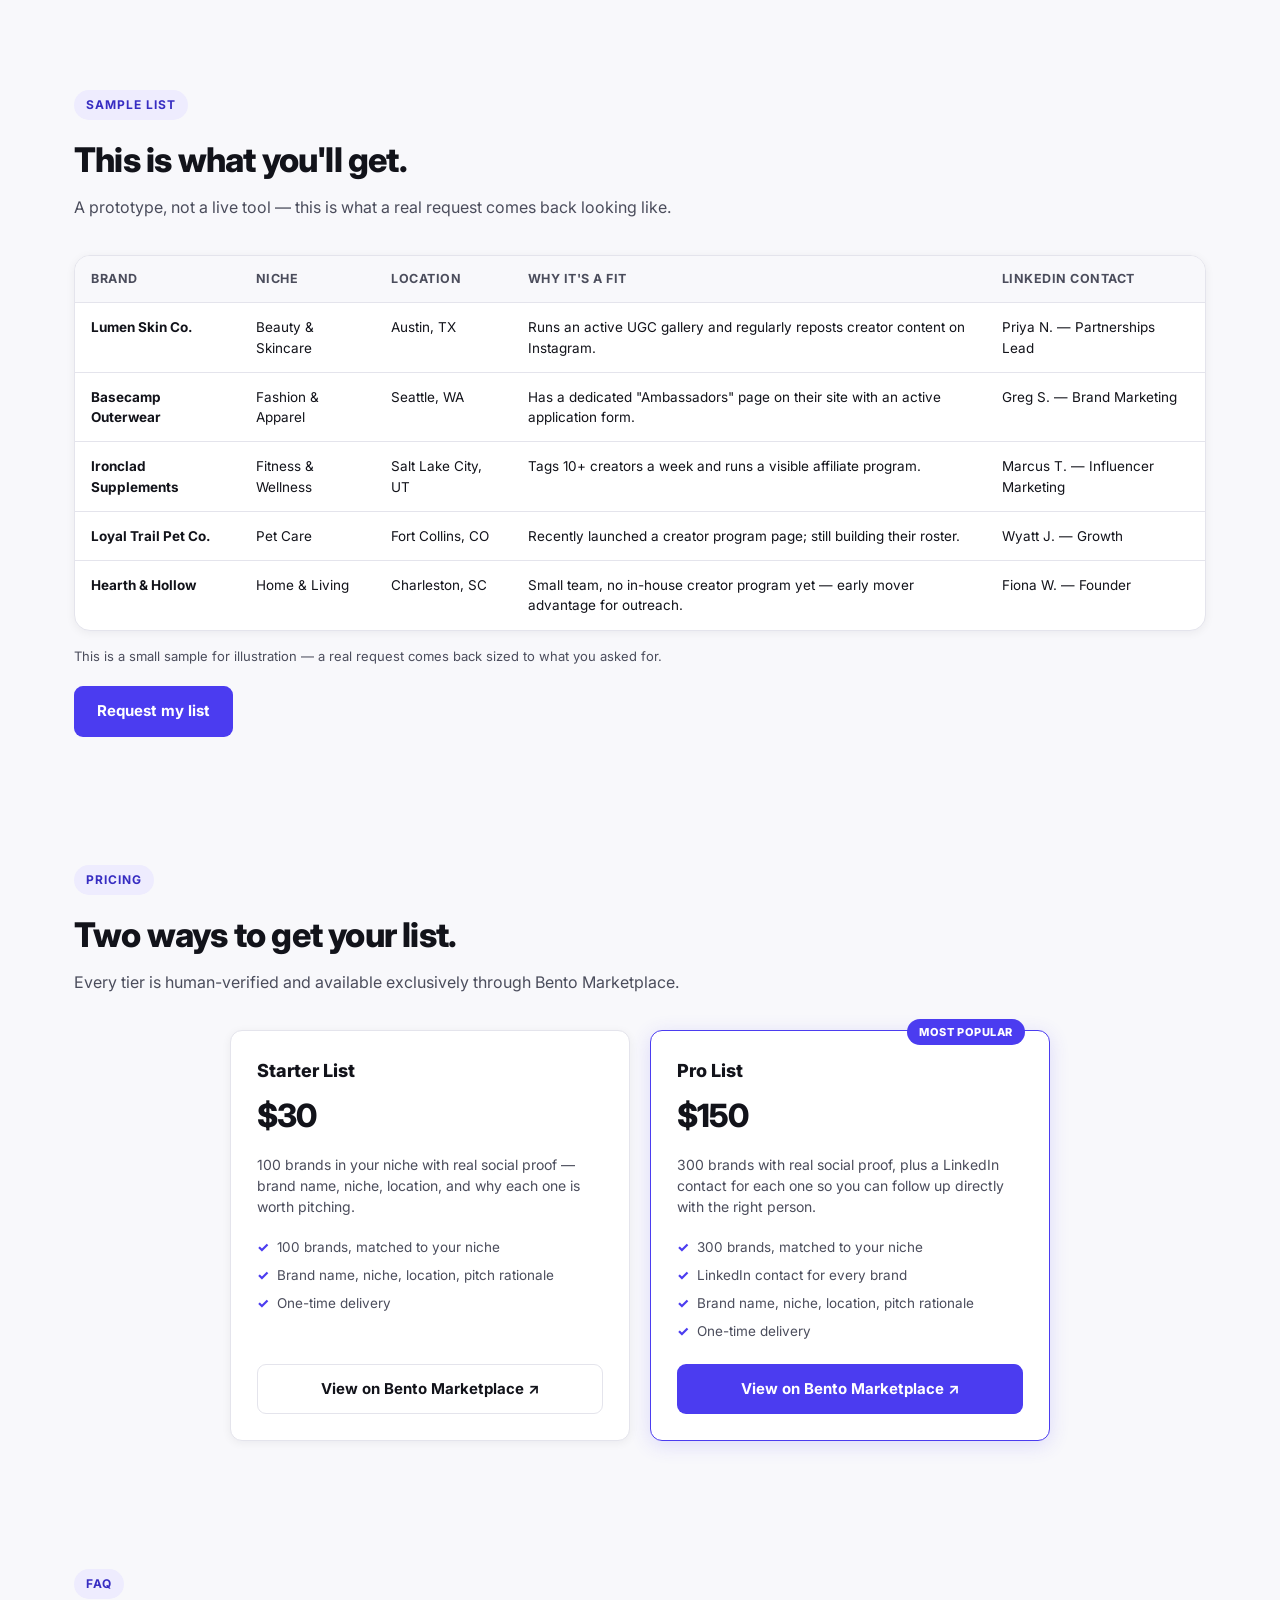
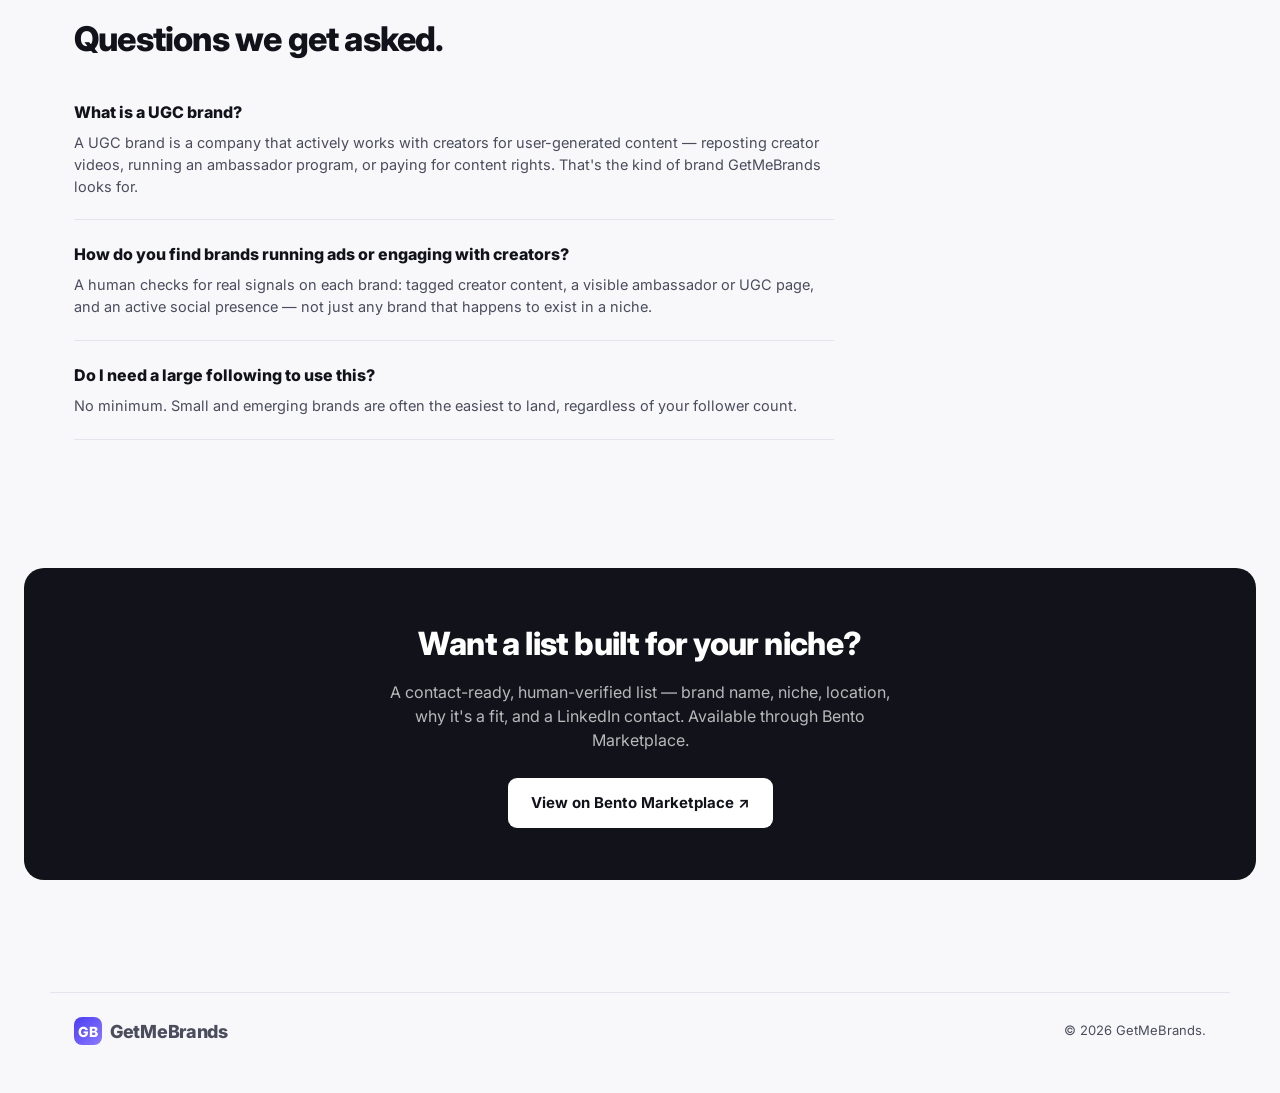
==== commit ee216812: "Remove last incidental 'monthly' reference from sample list copy Per Bento's reminder that the marke" ====
--- a/index.html
+++ b/index.html
@@ -191,7 +191,7 @@
             <td>Lumen Skin Co.</td>
             <td>Beauty &amp; Skincare</td>
             <td>Austin, TX</td>
-            <td>Runs a monthly UGC gallery and regularly reposts creator content on Instagram.</td>
+            <td>Runs an active UGC gallery and regularly reposts creator content on Instagram.</td>
             <td>Priya N. — Partnerships Lead</td>
           </tr>
           <tr>
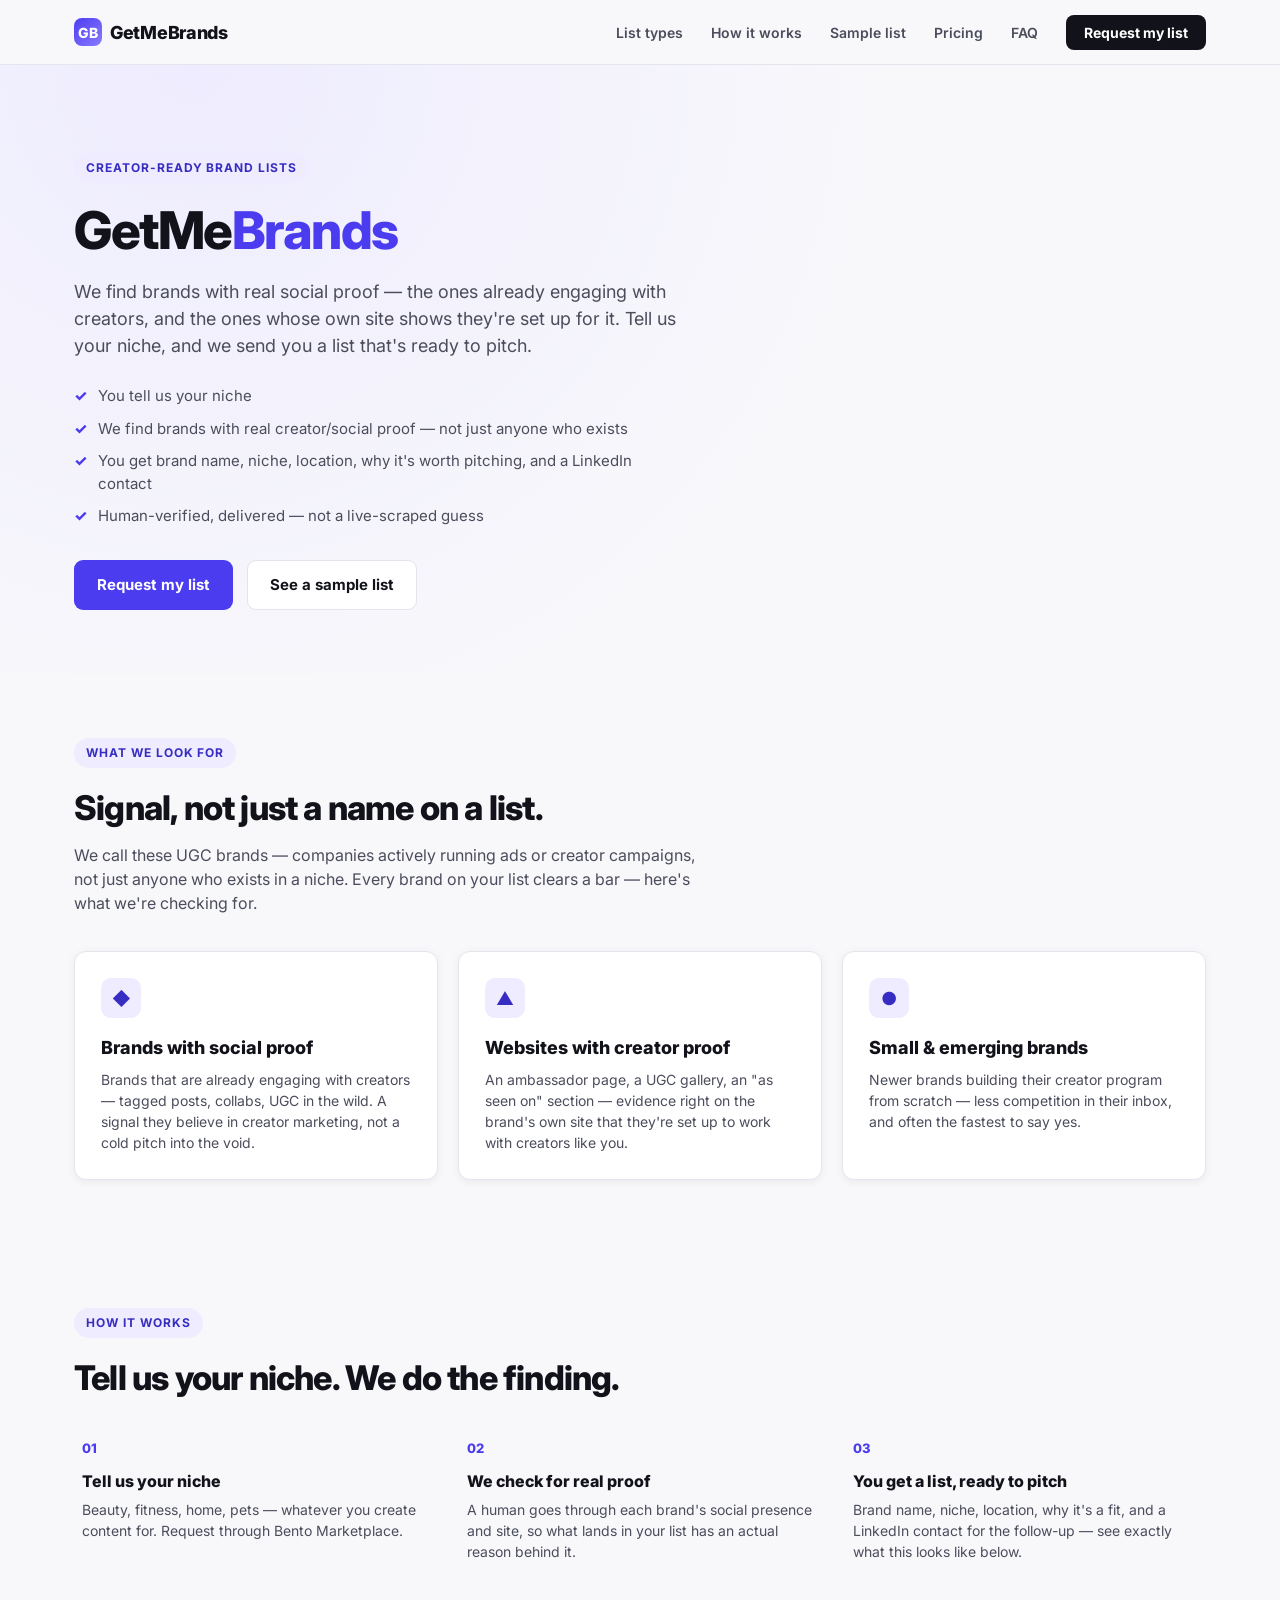
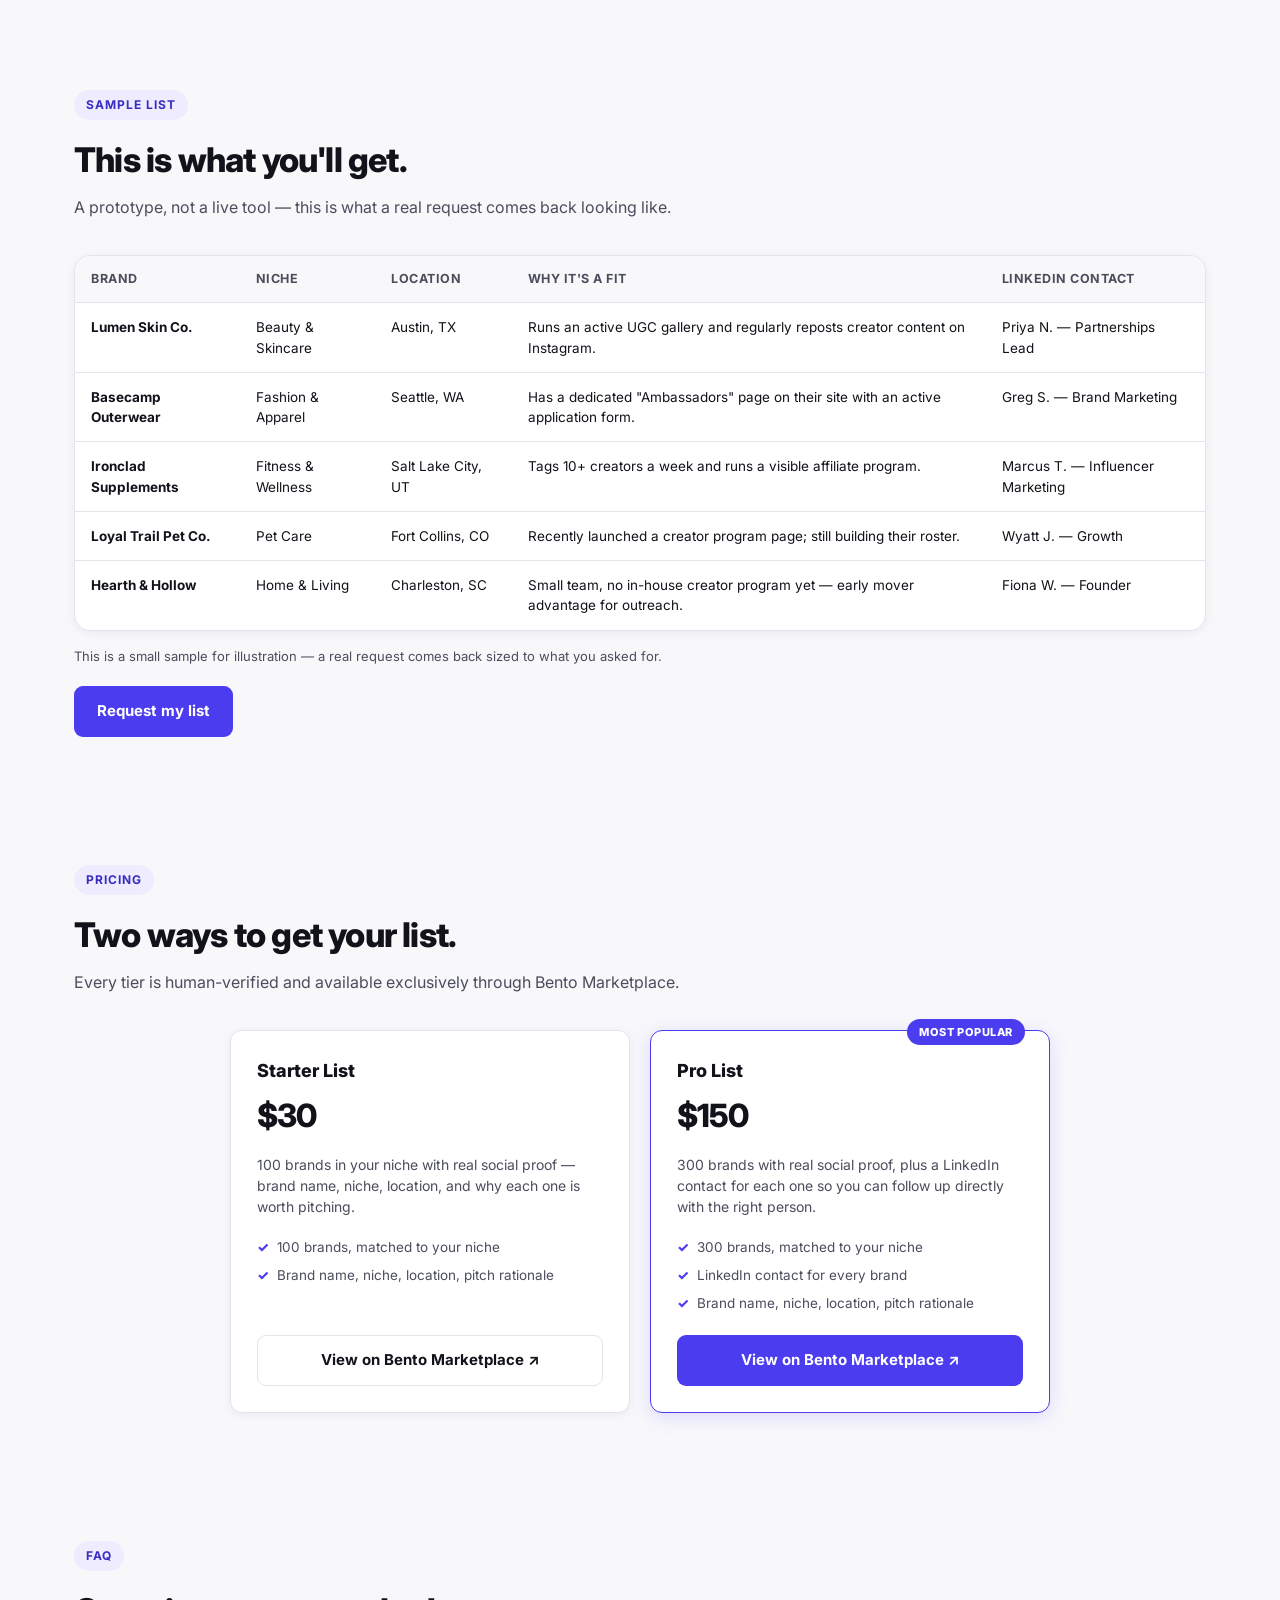
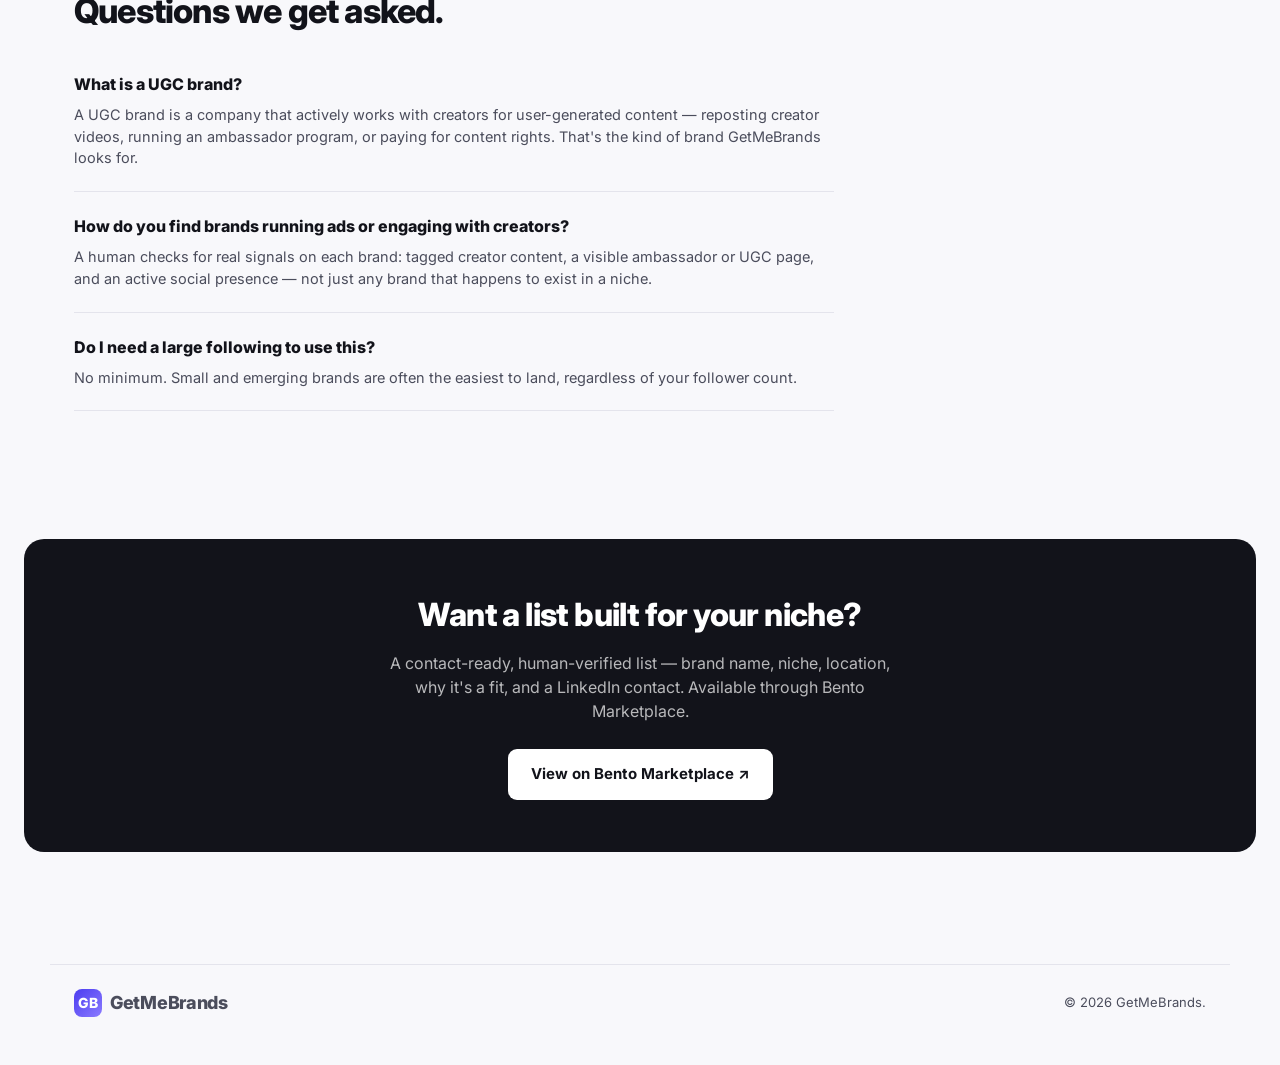
==== commit 666f002d: "Drop redundant one-time framing across both pages Everything on both sites routes through Bento Mark" ====
--- a/index.html
+++ b/index.html
@@ -245,7 +245,6 @@
         <ul class="pricing-features">
           <li>100 brands, matched to your niche</li>
           <li>Brand name, niche, location, pitch rationale</li>
-          <li>One-time delivery</li>
         </ul>
         <a href="https://www.onbento.com/marketplace" target="_blank" rel="noopener" class="btn btn-ghost">View on Bento Marketplace ↗</a>
       </div>
@@ -258,7 +257,6 @@
           <li>300 brands, matched to your niche</li>
           <li>LinkedIn contact for every brand</li>
           <li>Brand name, niche, location, pitch rationale</li>
-          <li>One-time delivery</li>
         </ul>
         <a href="https://www.onbento.com/marketplace" target="_blank" rel="noopener" class="btn btn-primary">View on Bento Marketplace ↗</a>
       </div>
